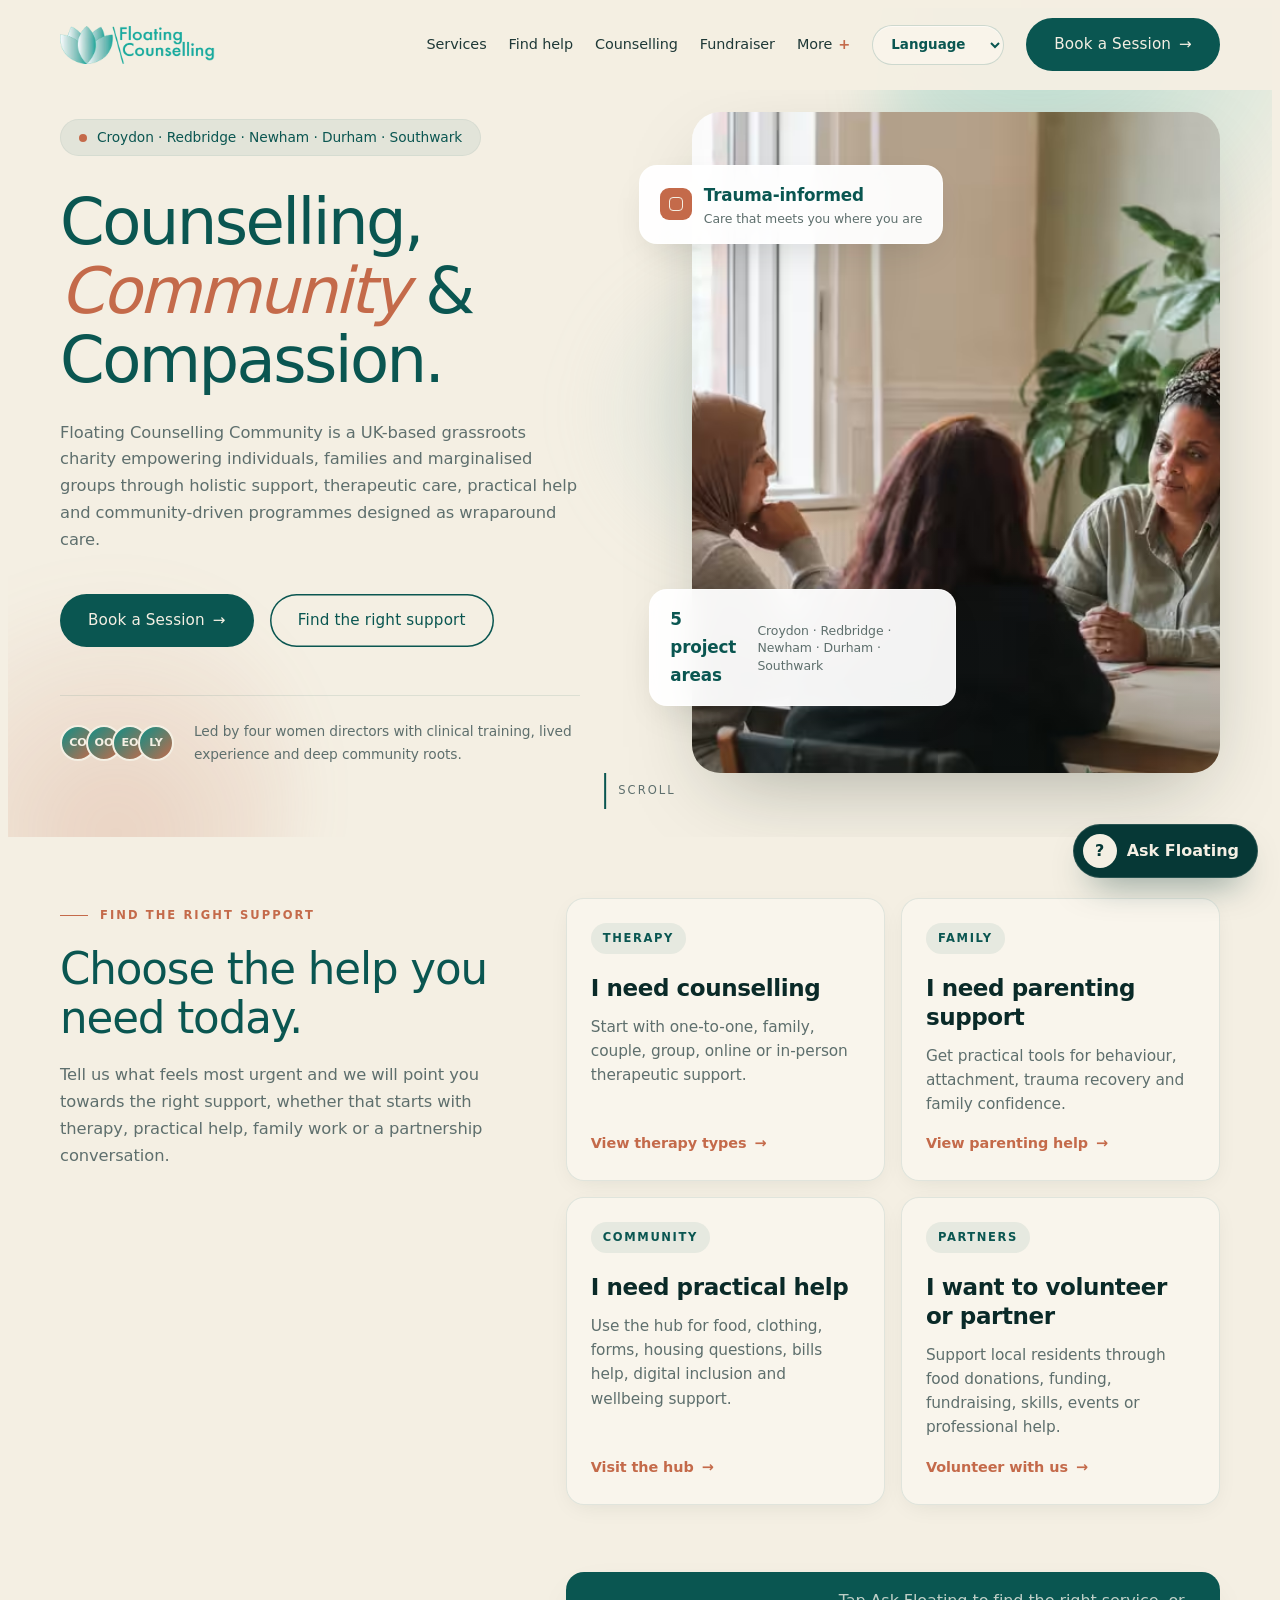
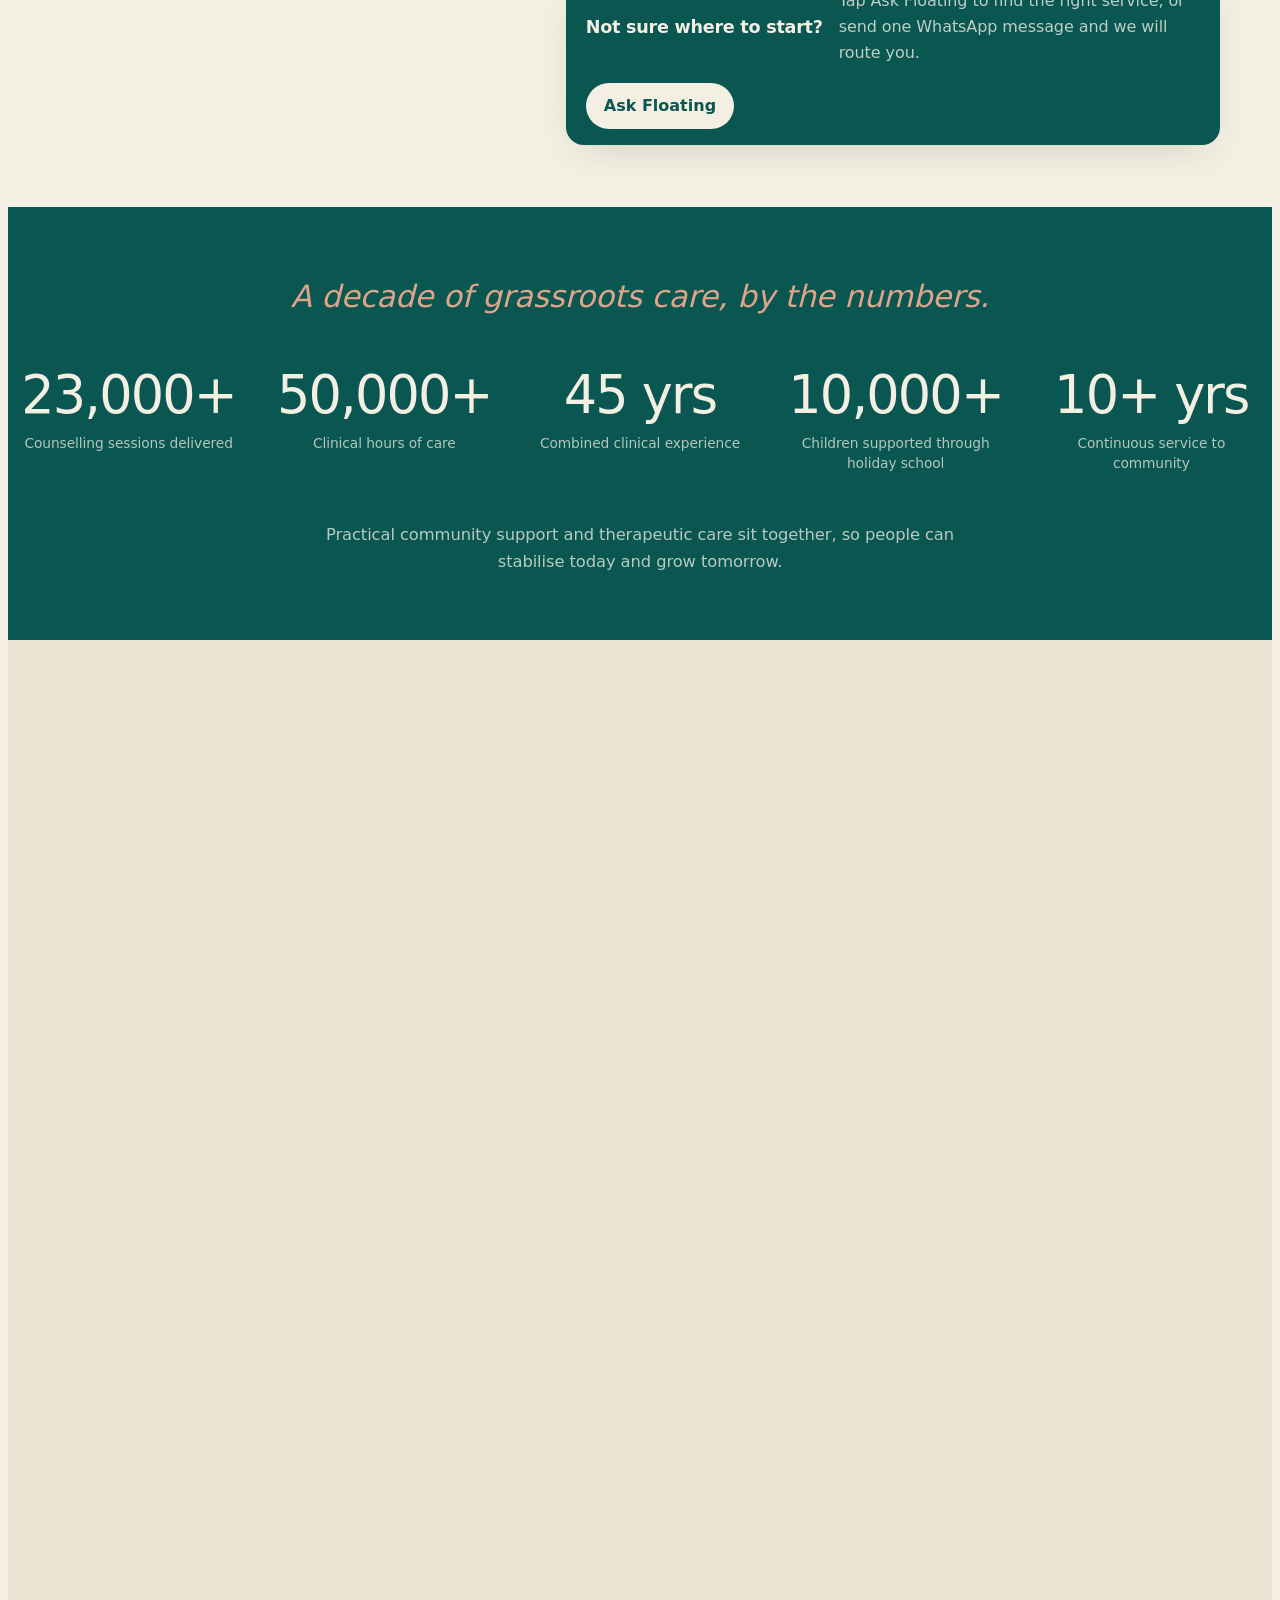
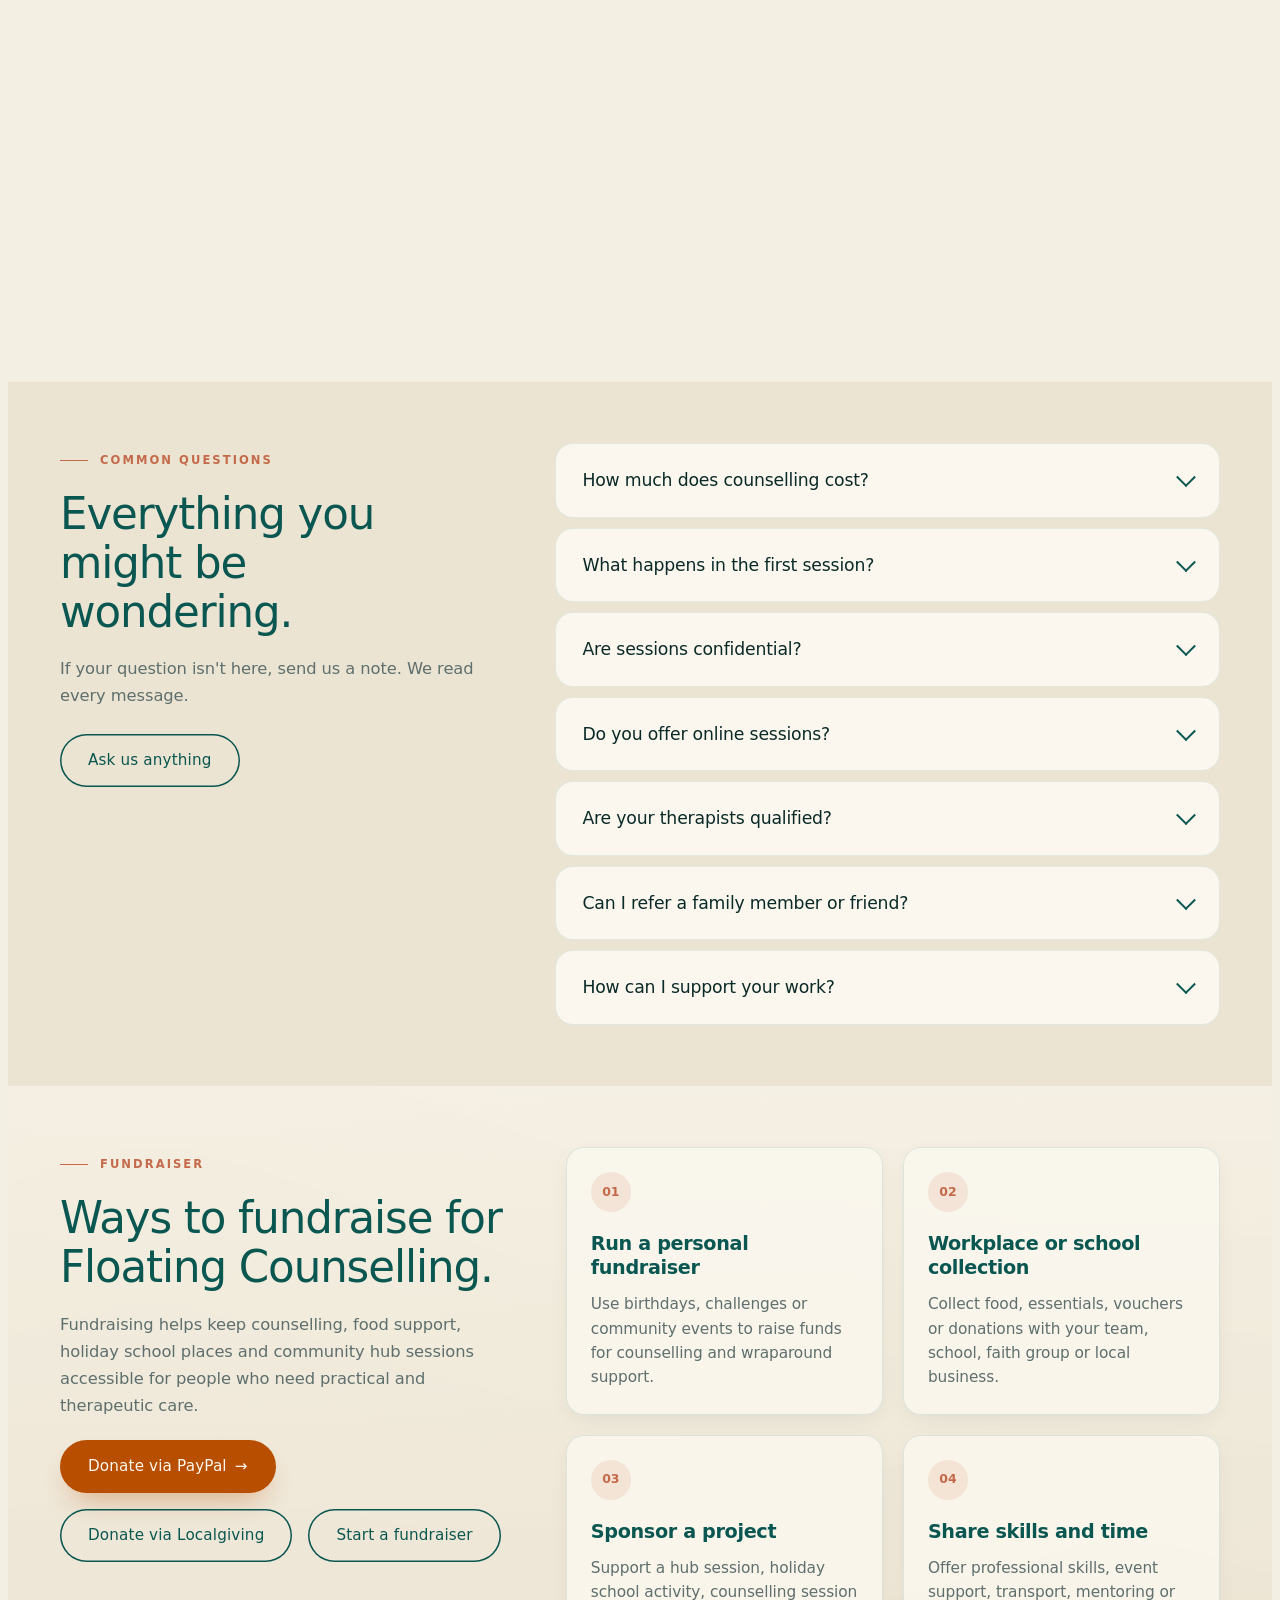
==== __wix_source_collect.html @ c10e3af8 "Update Wix content and therapy navigation" ====
<!DOCTYPE html>
<html lang="en">
<head>
  <meta charset="UTF-8">
  <meta name="viewport" content="width=device-width, initial-scale=1.0">
  <title>Floating Counselling Community translation source</title>
  <script>
    const floatingOrigin = new URL('/', window.location.href).toString();
    const floatingVersion = '20260606-02';
    const floatingUrl = (path) => new URL(`${path}?v=${floatingVersion}`, floatingOrigin).toString();

    window.FloatingHomeManifest = {
      version: floatingVersion,
      assetBase: floatingOrigin,
      runtime: floatingUrl('/wix-floating-home-runtime.js'),
      html: floatingUrl('/index.html'),
      styles: floatingUrl('/styles.css'),
      translationScript: floatingUrl('/floating-translation.js'),
      translationEndpoint: new URL('/api/translate', floatingOrigin).toString(),
      translationStaticBase: new URL('/translations/', floatingOrigin).toString(),
      translationShadowStaticBase: new URL('/translations/wix/', floatingOrigin).toString(),
      pages: {
        home: { html: floatingUrl('/index.html') },
        therapy: { html: floatingUrl('/therapy.html') },
        fundraiser: { html: floatingUrl('/ways-to-fundraise.html') }
      }
    };
  </script>
  <script defer src="/wix-floating-home-runtime.js?v=20260606-02"></script>
</head>
<body>
  <floating-home data-floating-build="20260606-02" data-floating-asset-base="/" data-floating-page="home"></floating-home>
</body>
</html>
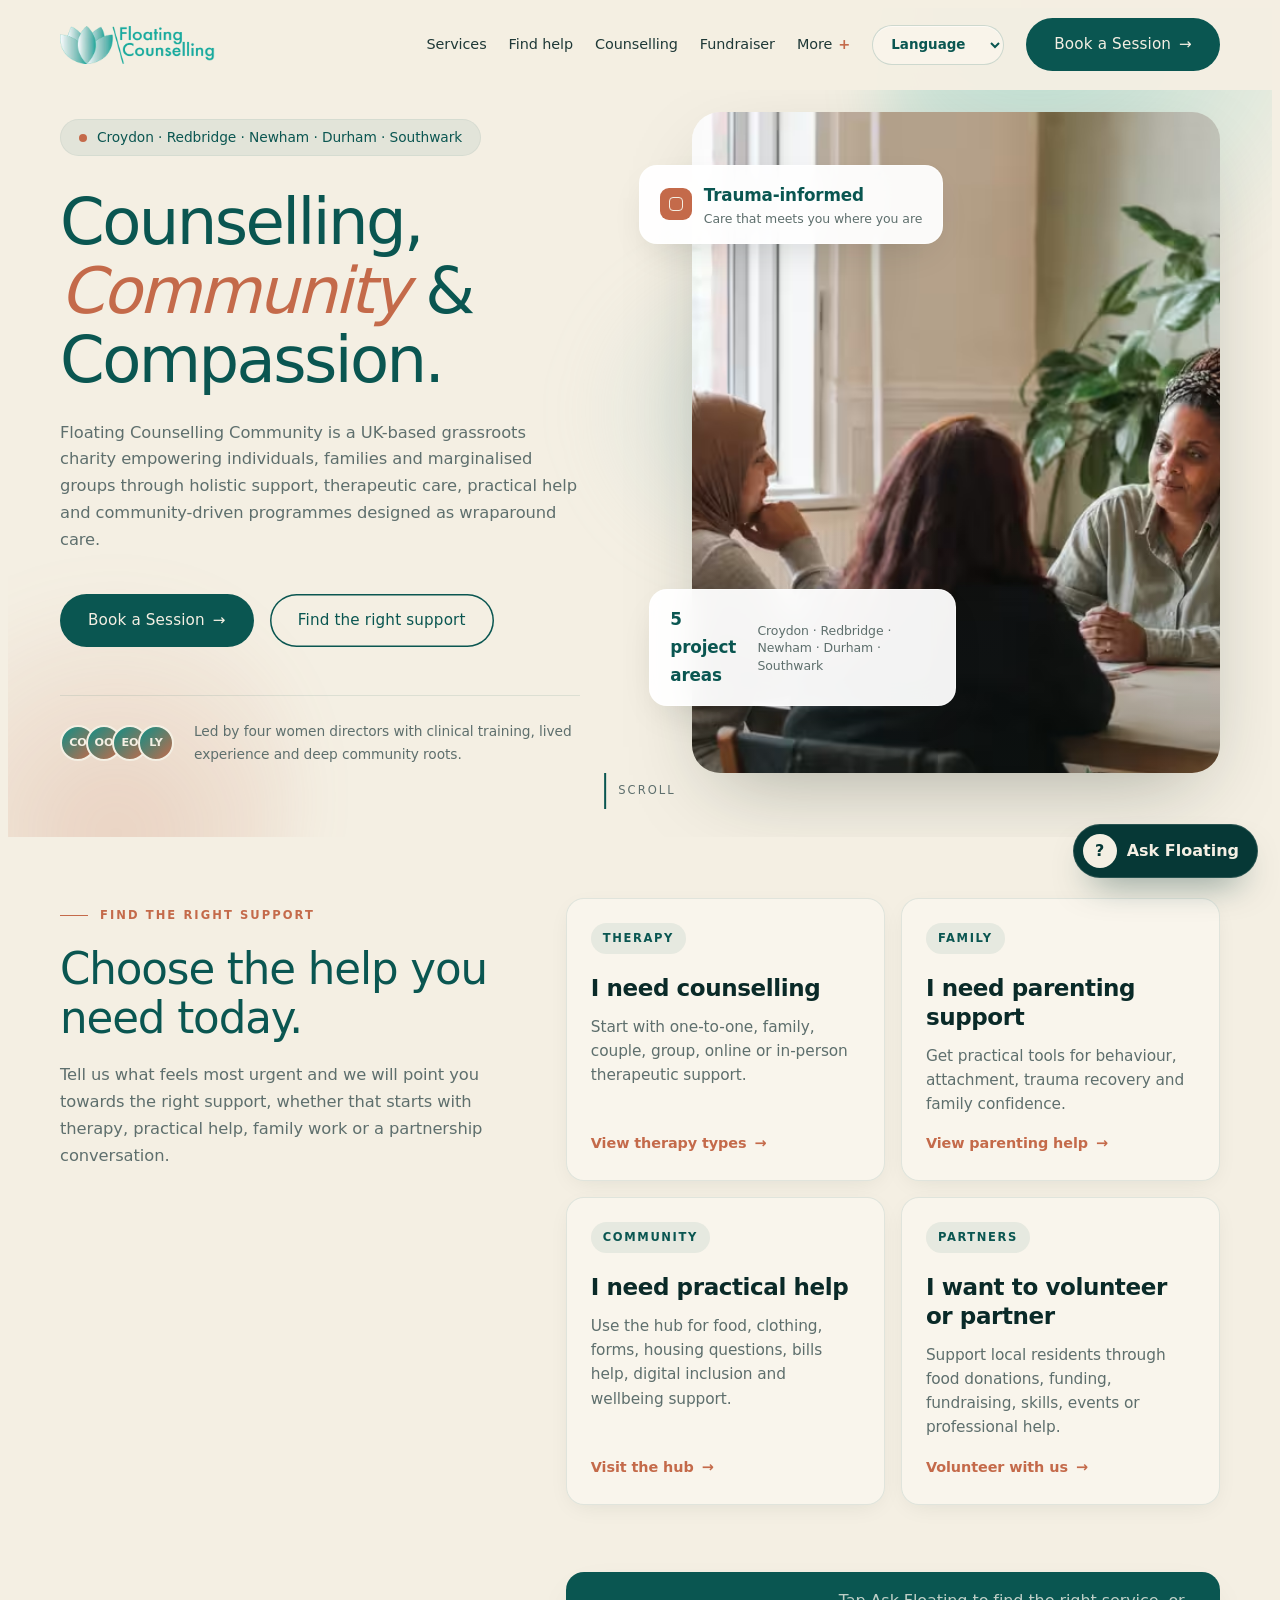
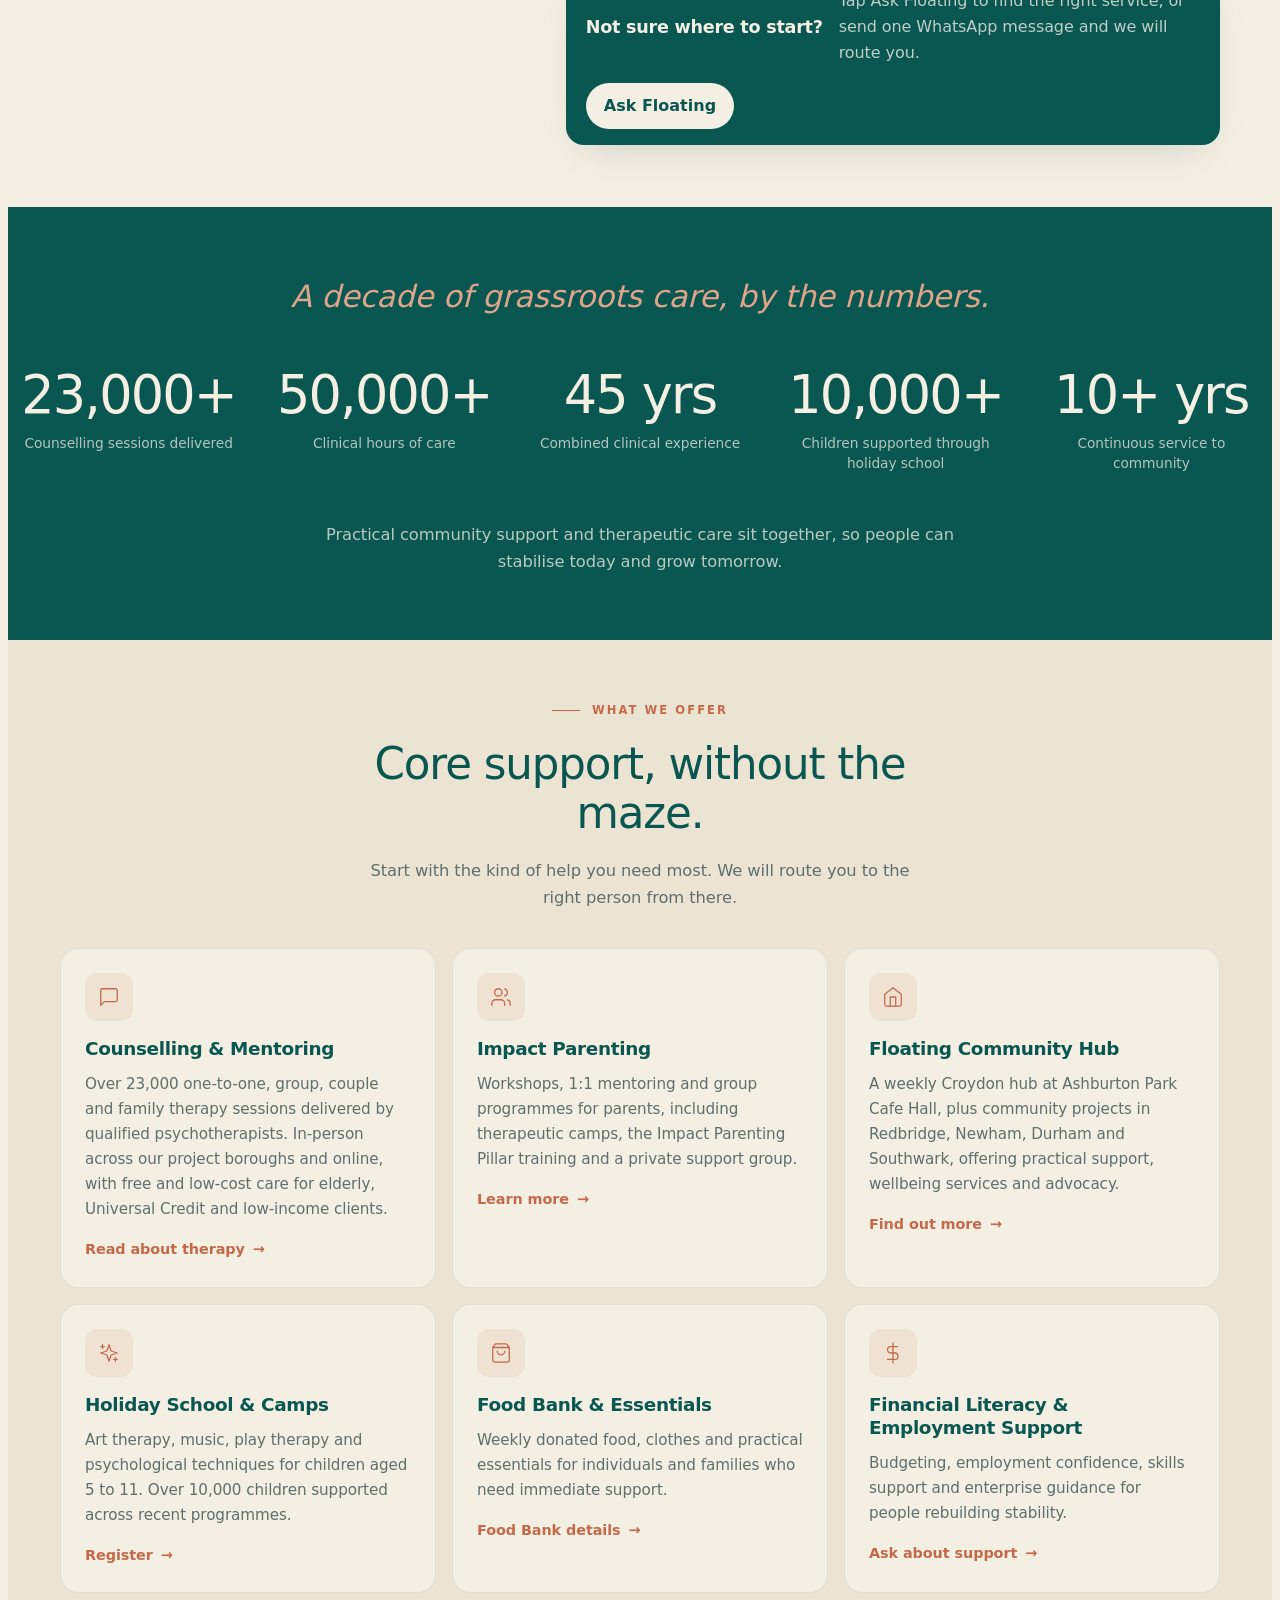
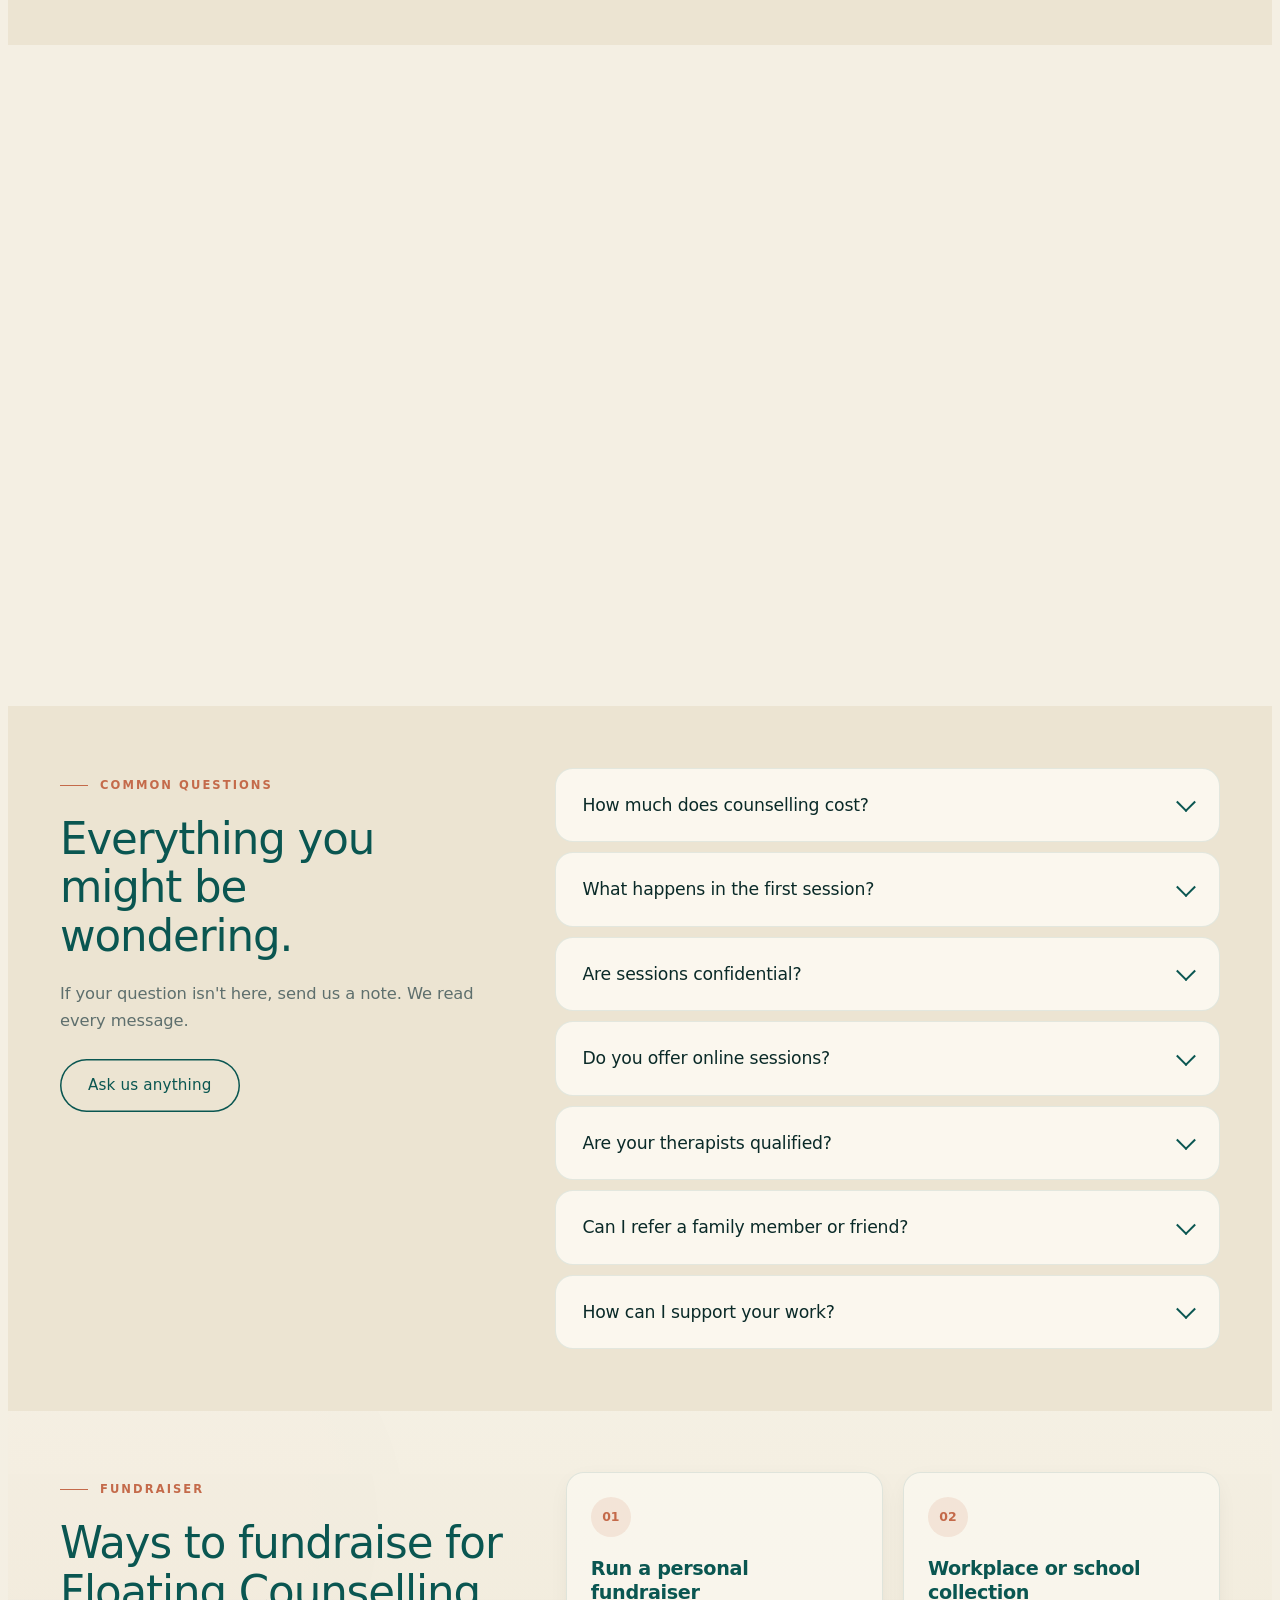
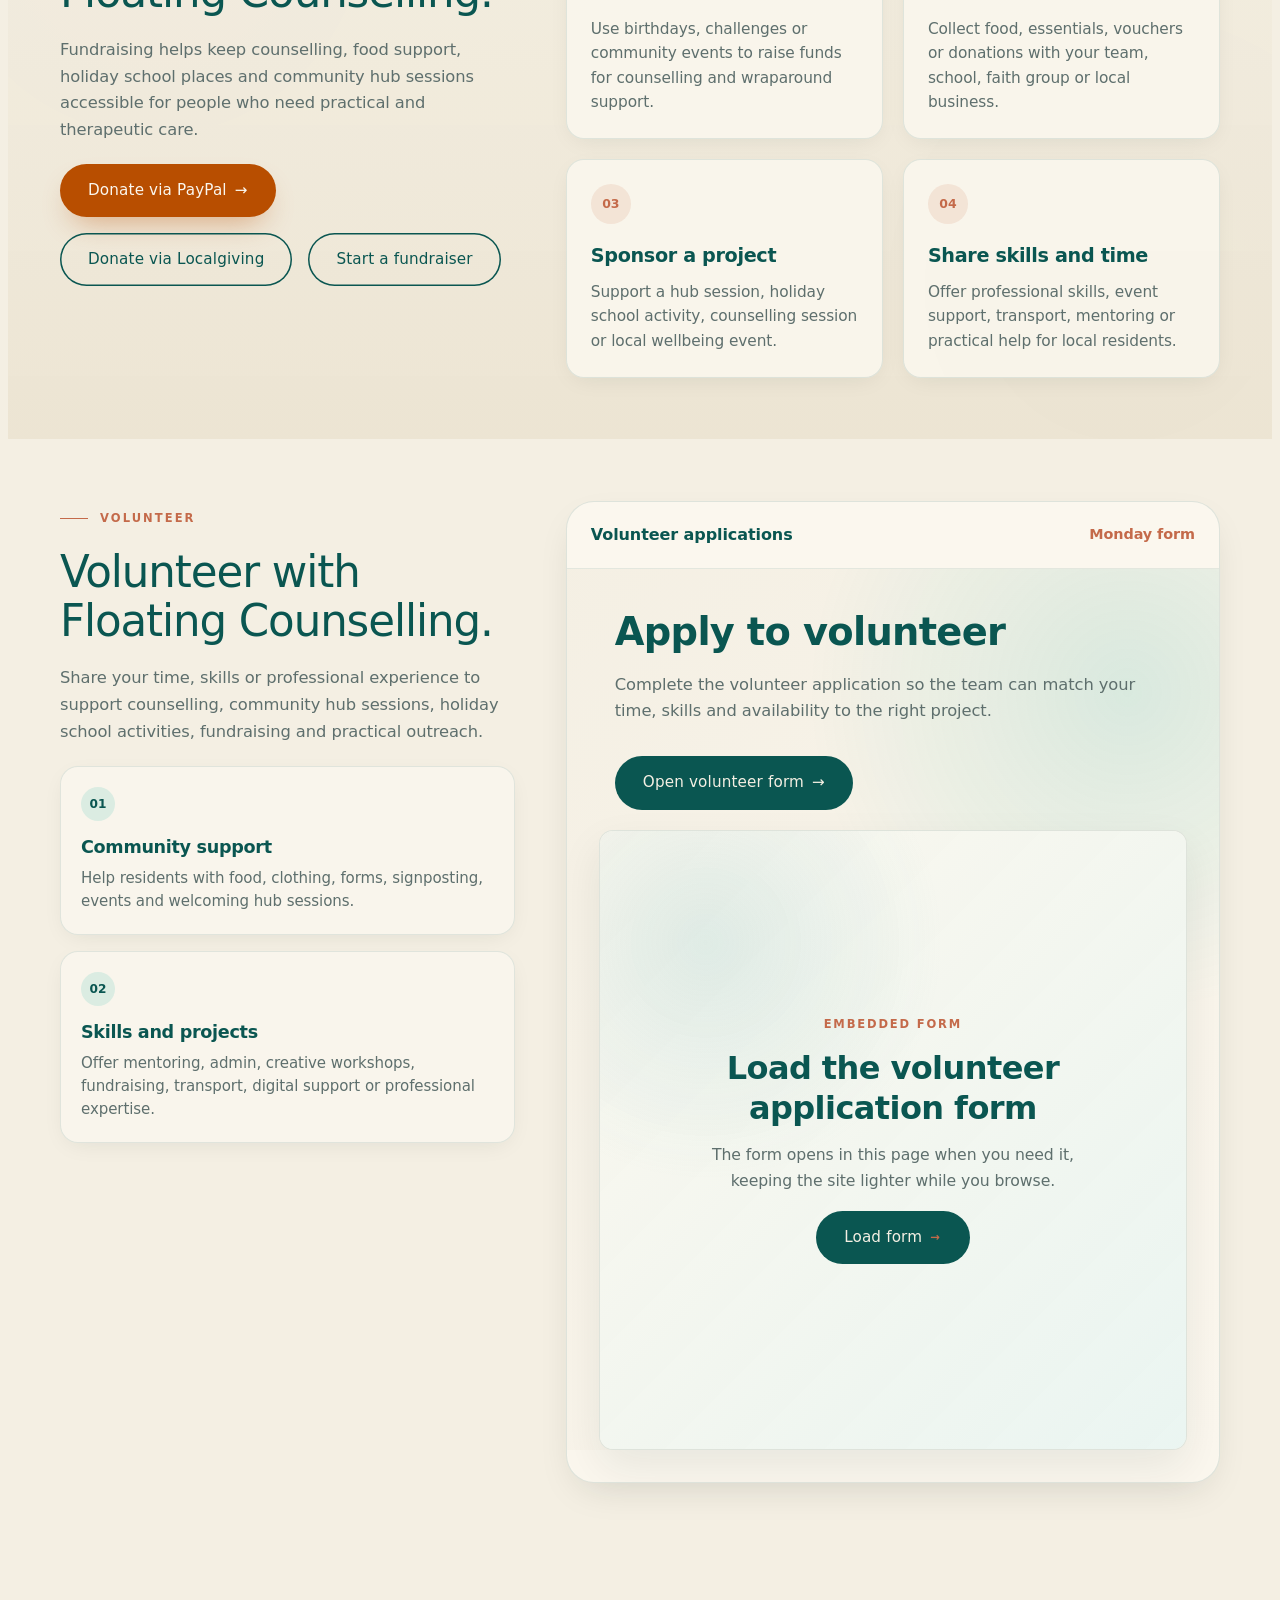
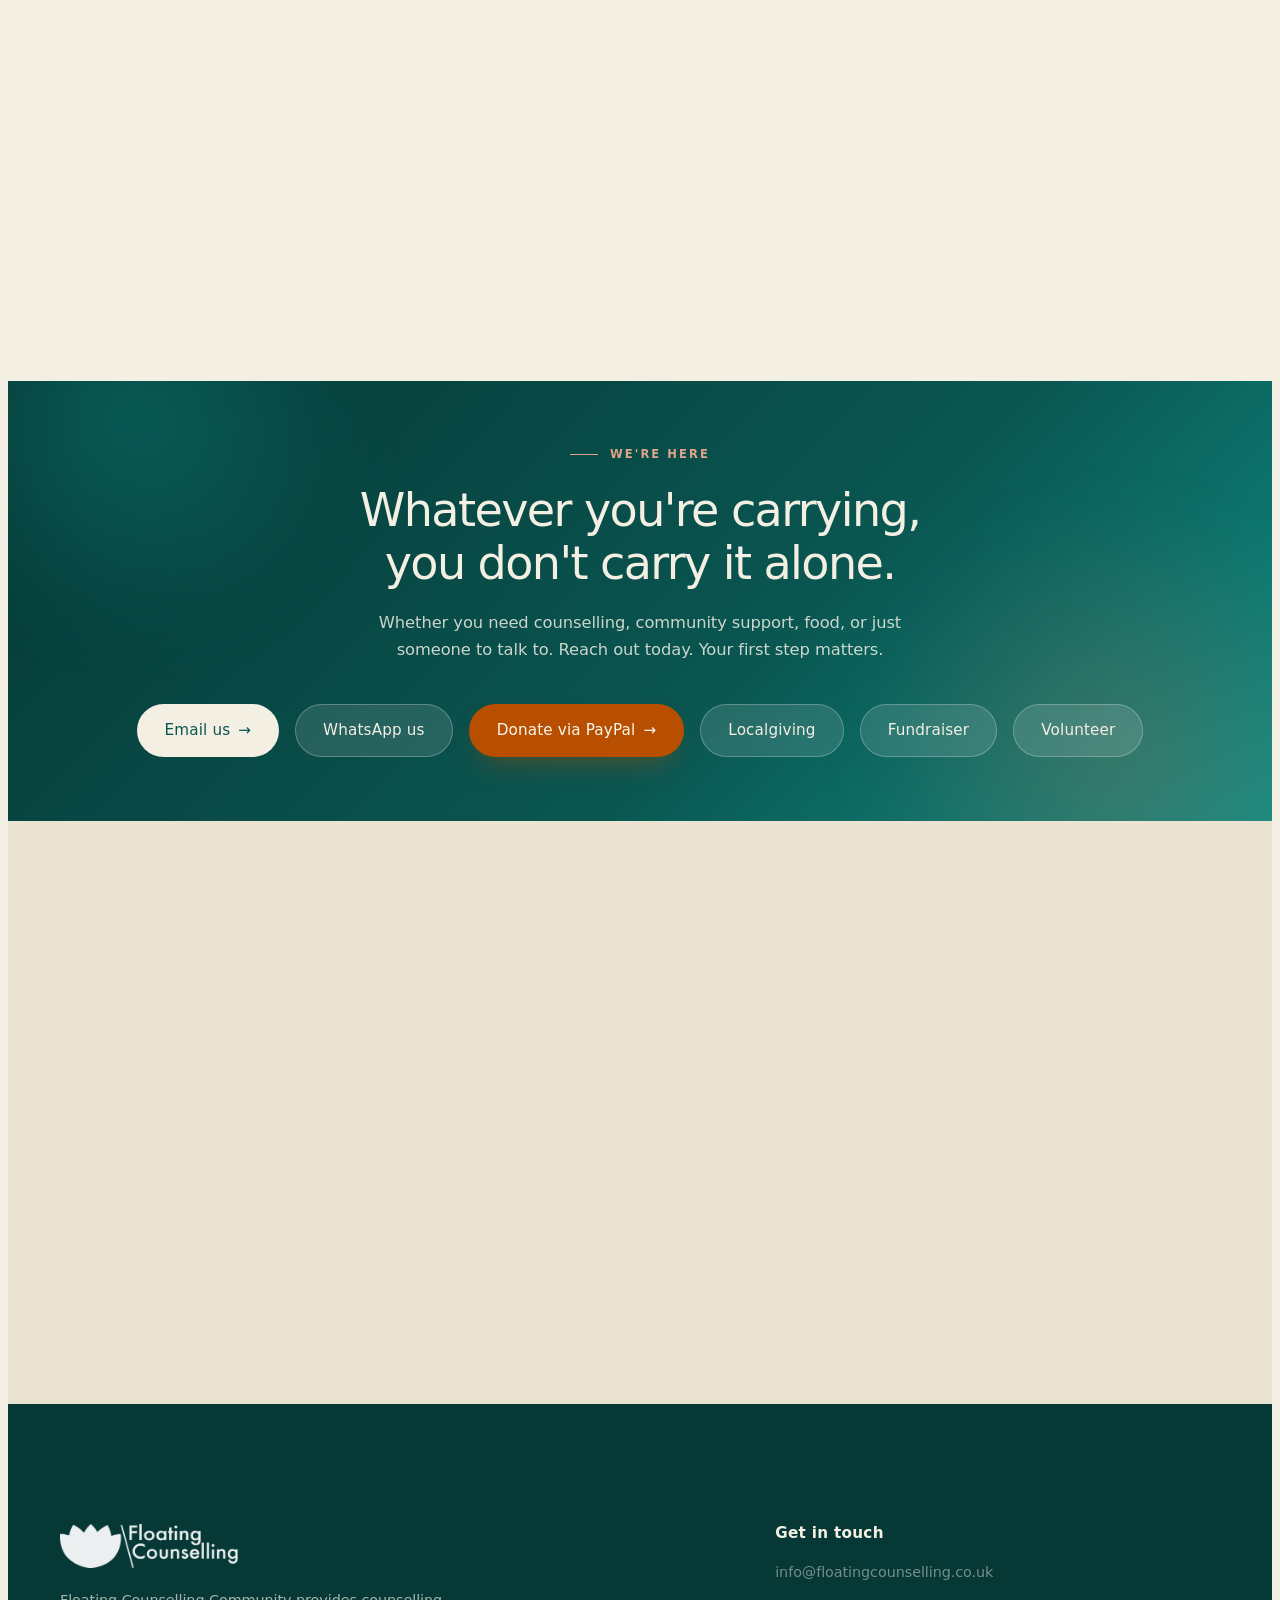
==== commit 4ba1cf5a: "Fix Wix book and blog routes" ====
--- a/__wix_source_collect.html
+++ b/__wix_source_collect.html
@@ -6,7 +6,7 @@
   <title>Floating Counselling Community translation source</title>
   <script>
     const floatingOrigin = new URL('/', window.location.href).toString();
-    const floatingVersion = '20260606-02';
+    const floatingVersion = '20260606-03';
     const floatingUrl = (path) => new URL(`${path}?v=${floatingVersion}`, floatingOrigin).toString();
 
     window.FloatingHomeManifest = {
@@ -22,13 +22,15 @@
       pages: {
         home: { html: floatingUrl('/index.html') },
         therapy: { html: floatingUrl('/therapy.html') },
-        fundraiser: { html: floatingUrl('/ways-to-fundraise.html') }
+        fundraiser: { html: floatingUrl('/ways-to-fundraise.html') },
+        book: { html: floatingUrl('/book.html') },
+        blog: { html: floatingUrl('/blog.html') }
       }
     };
   </script>
-  <script defer src="/wix-floating-home-runtime.js?v=20260606-02"></script>
+  <script defer src="/wix-floating-home-runtime.js?v=20260606-03"></script>
 </head>
 <body>
-  <floating-home data-floating-build="20260606-02" data-floating-asset-base="/" data-floating-page="home"></floating-home>
+  <floating-home data-floating-build="20260606-03" data-floating-asset-base="/" data-floating-page="home"></floating-home>
 </body>
 </html>
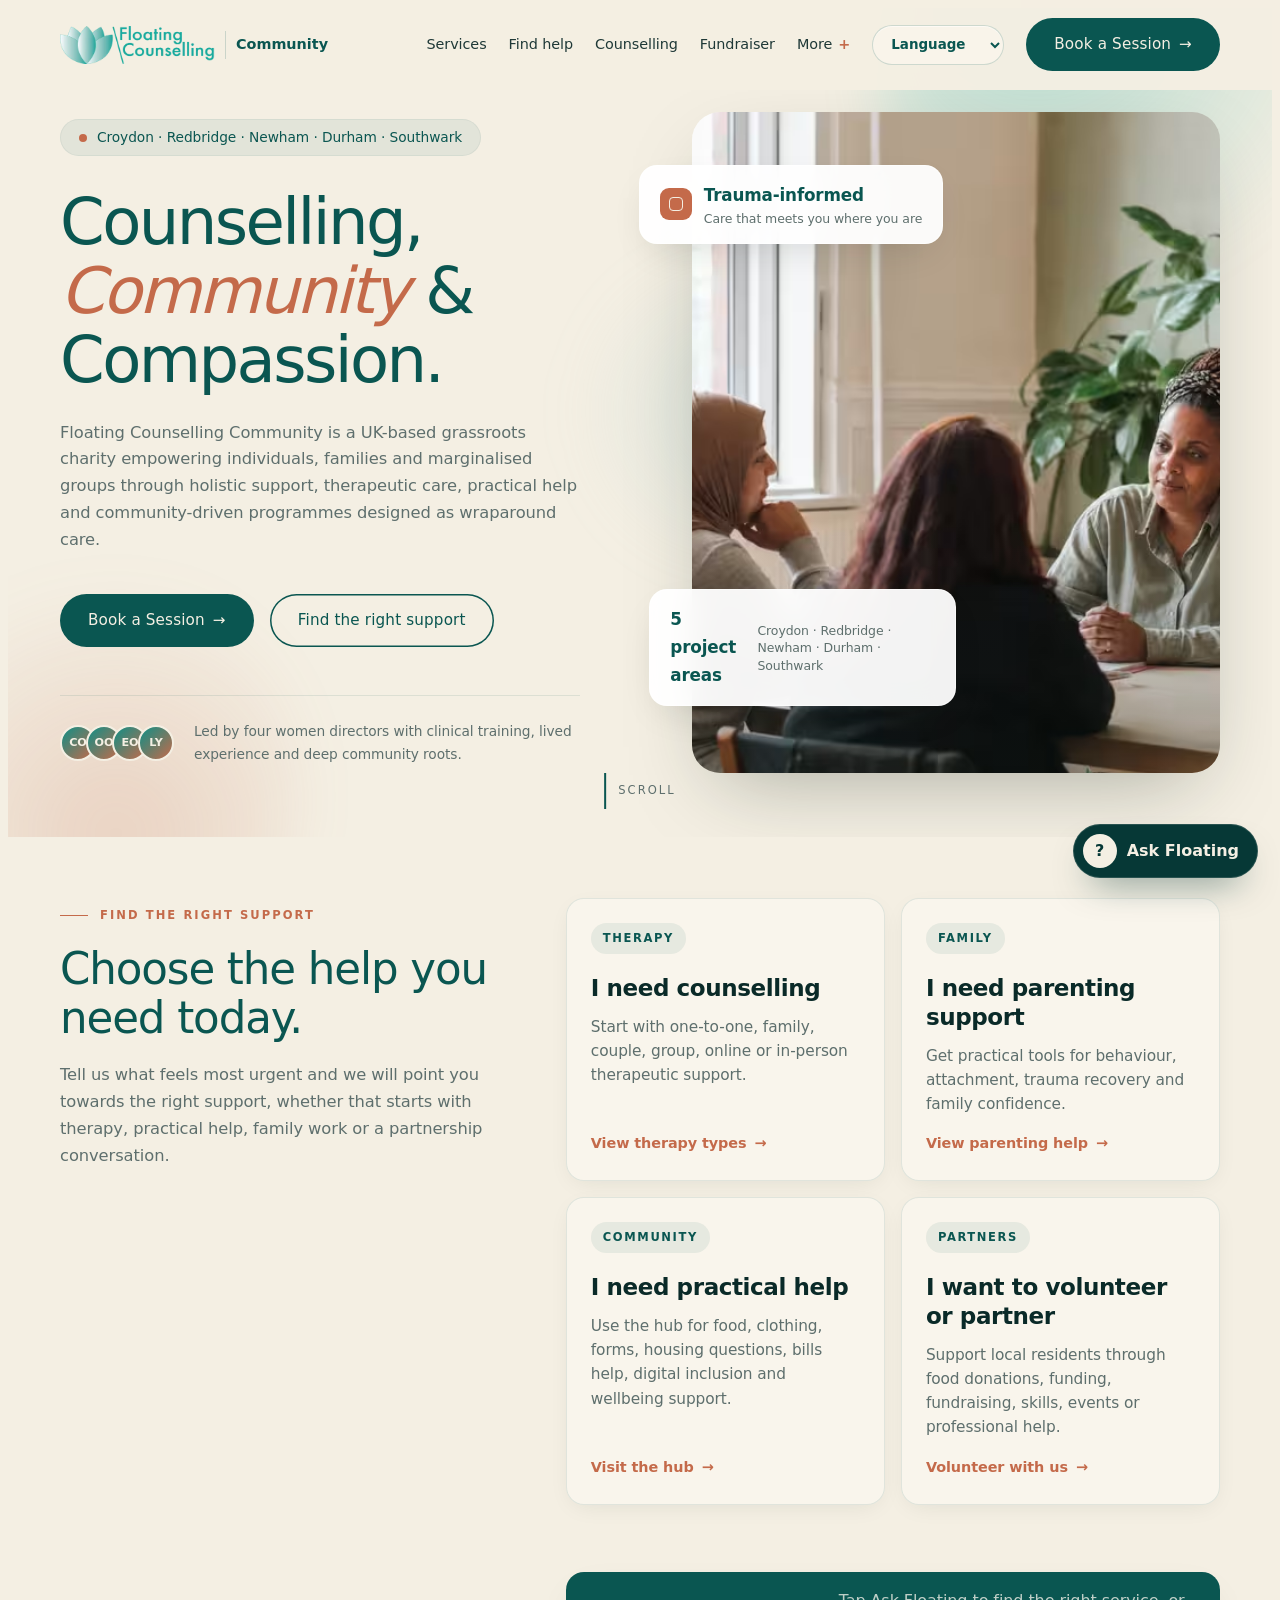
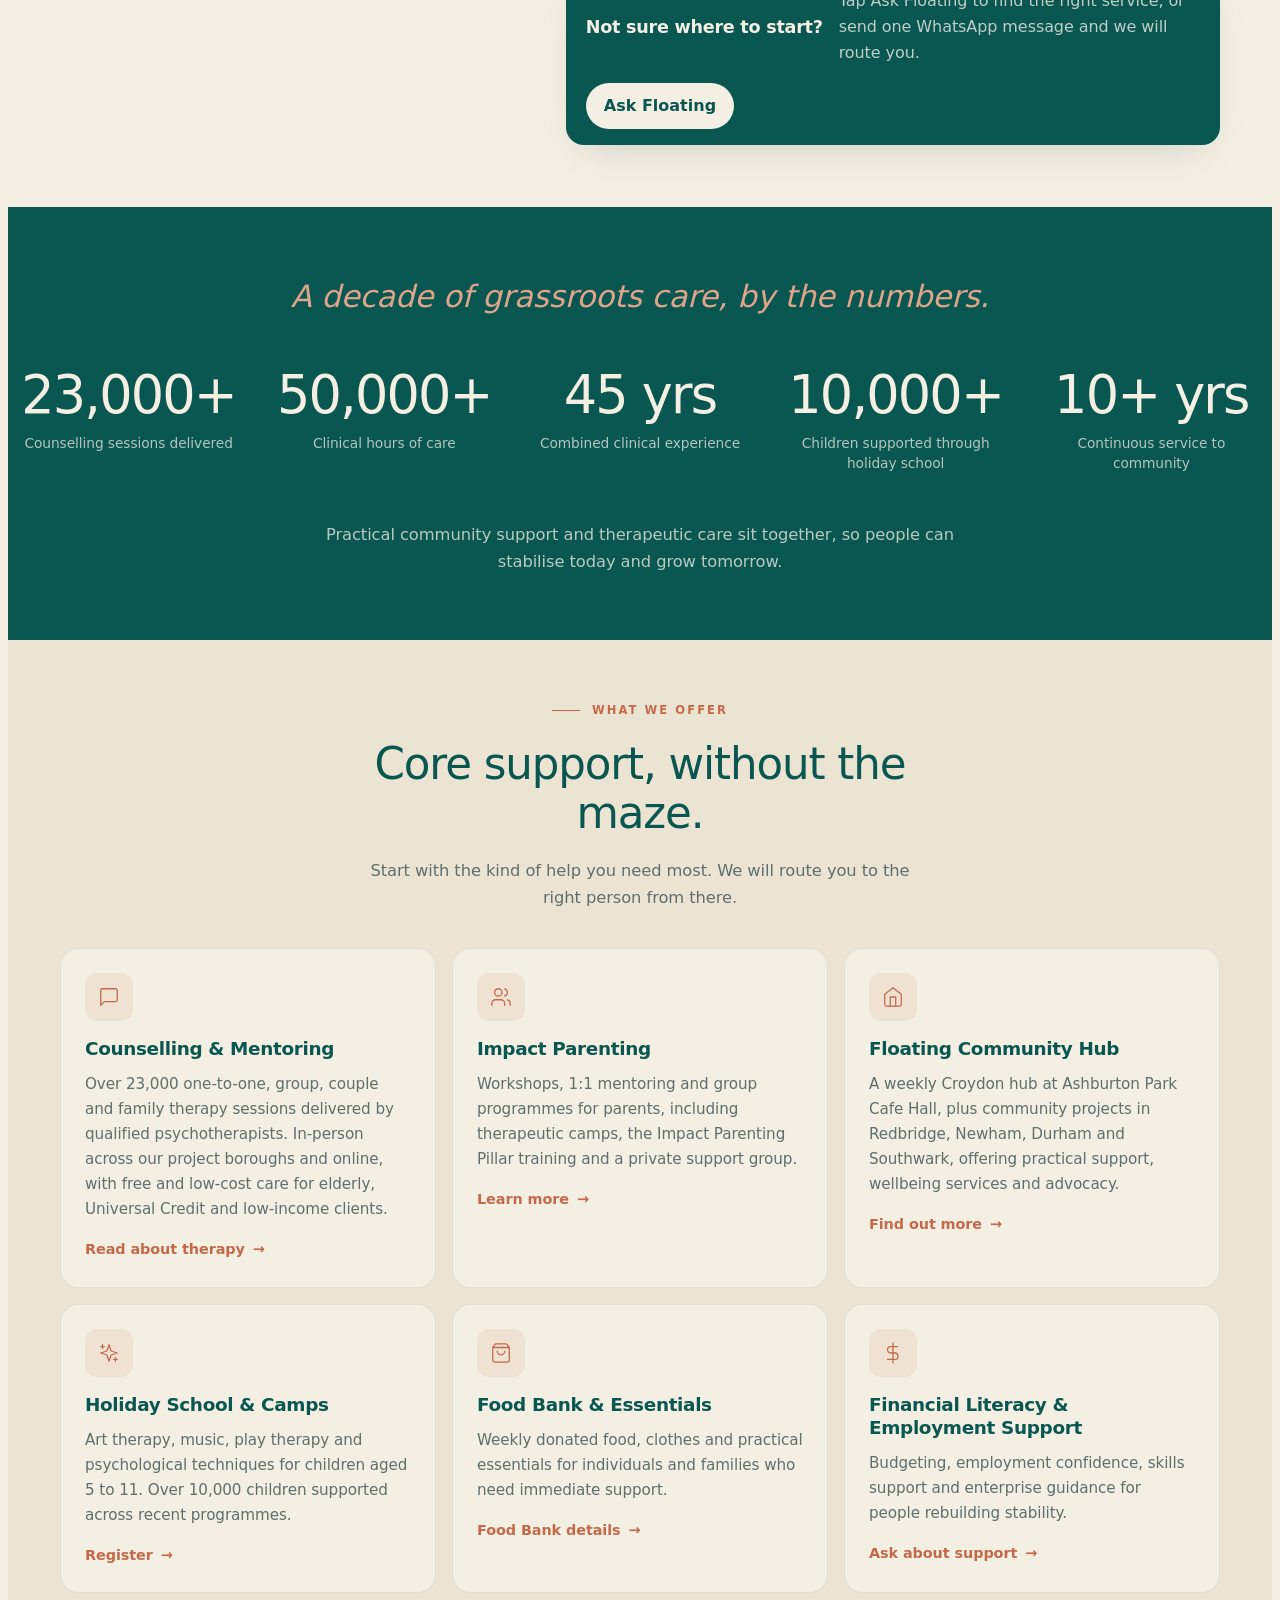
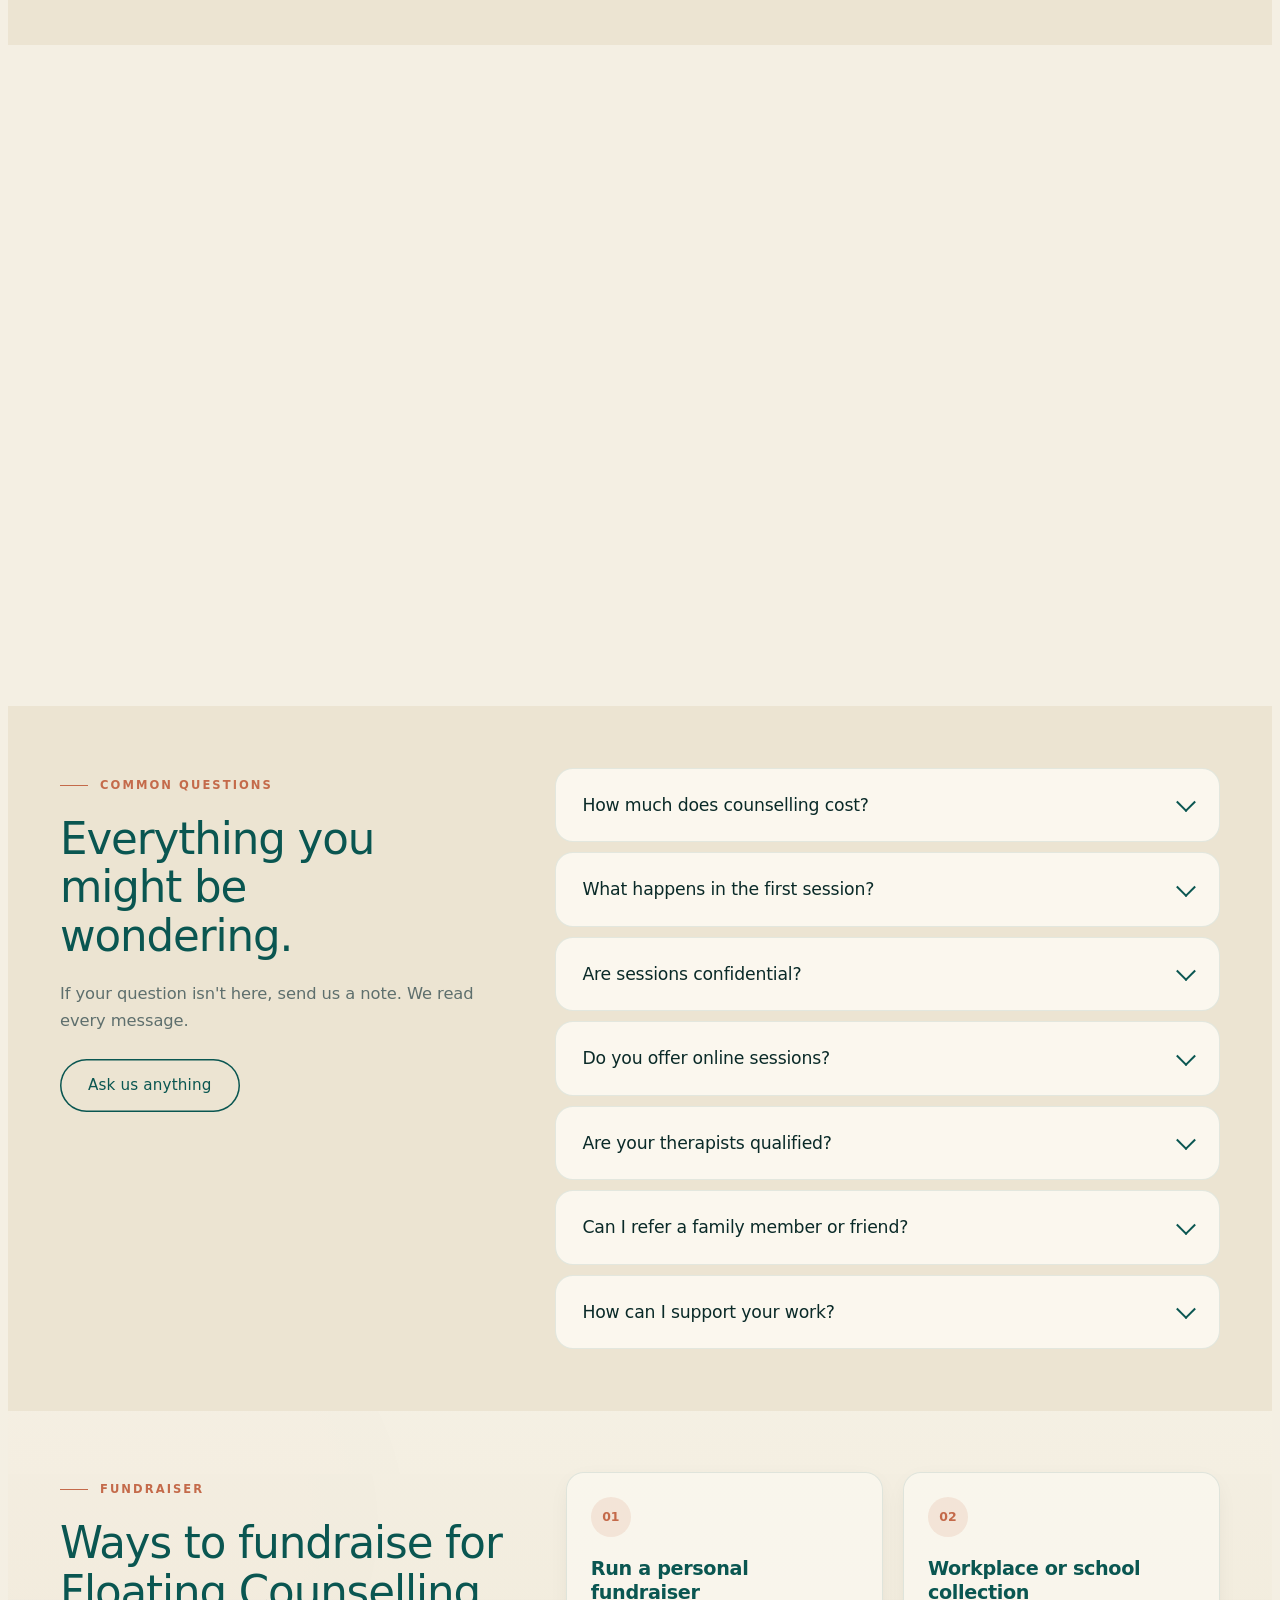
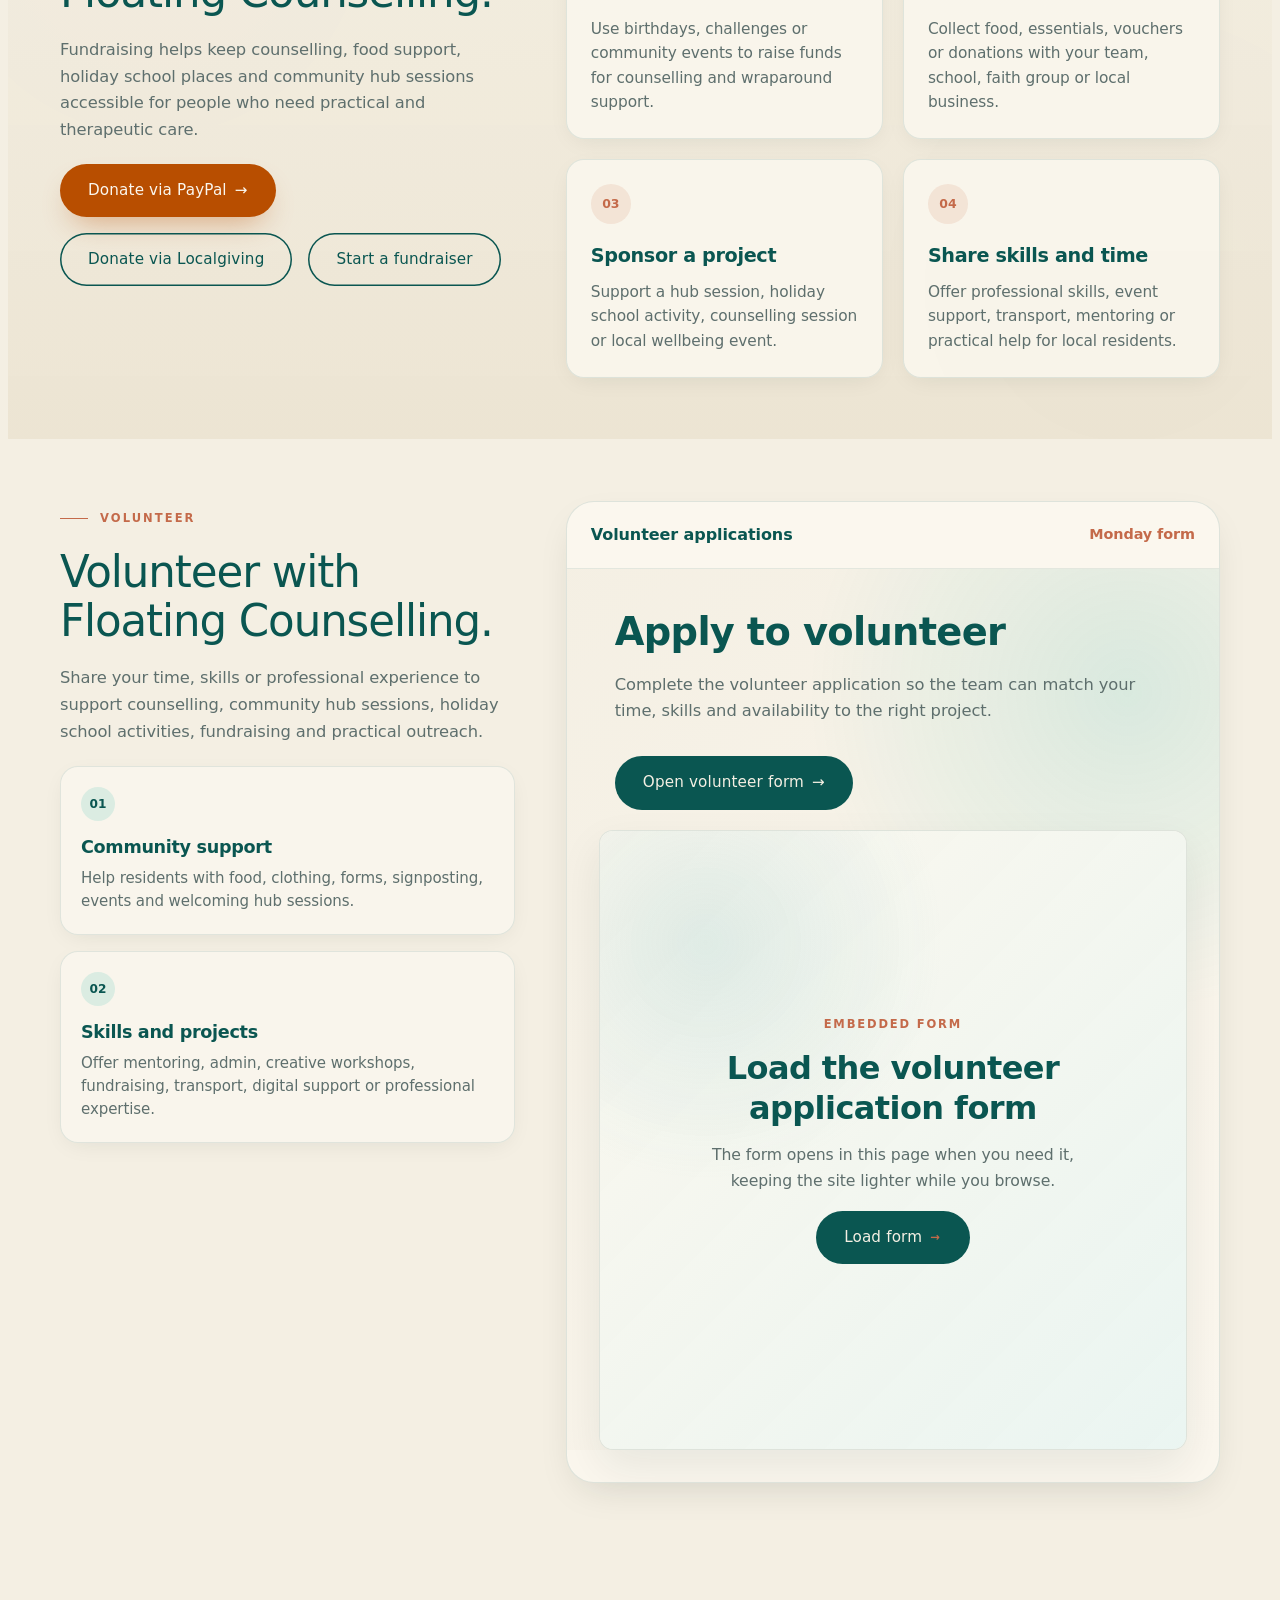
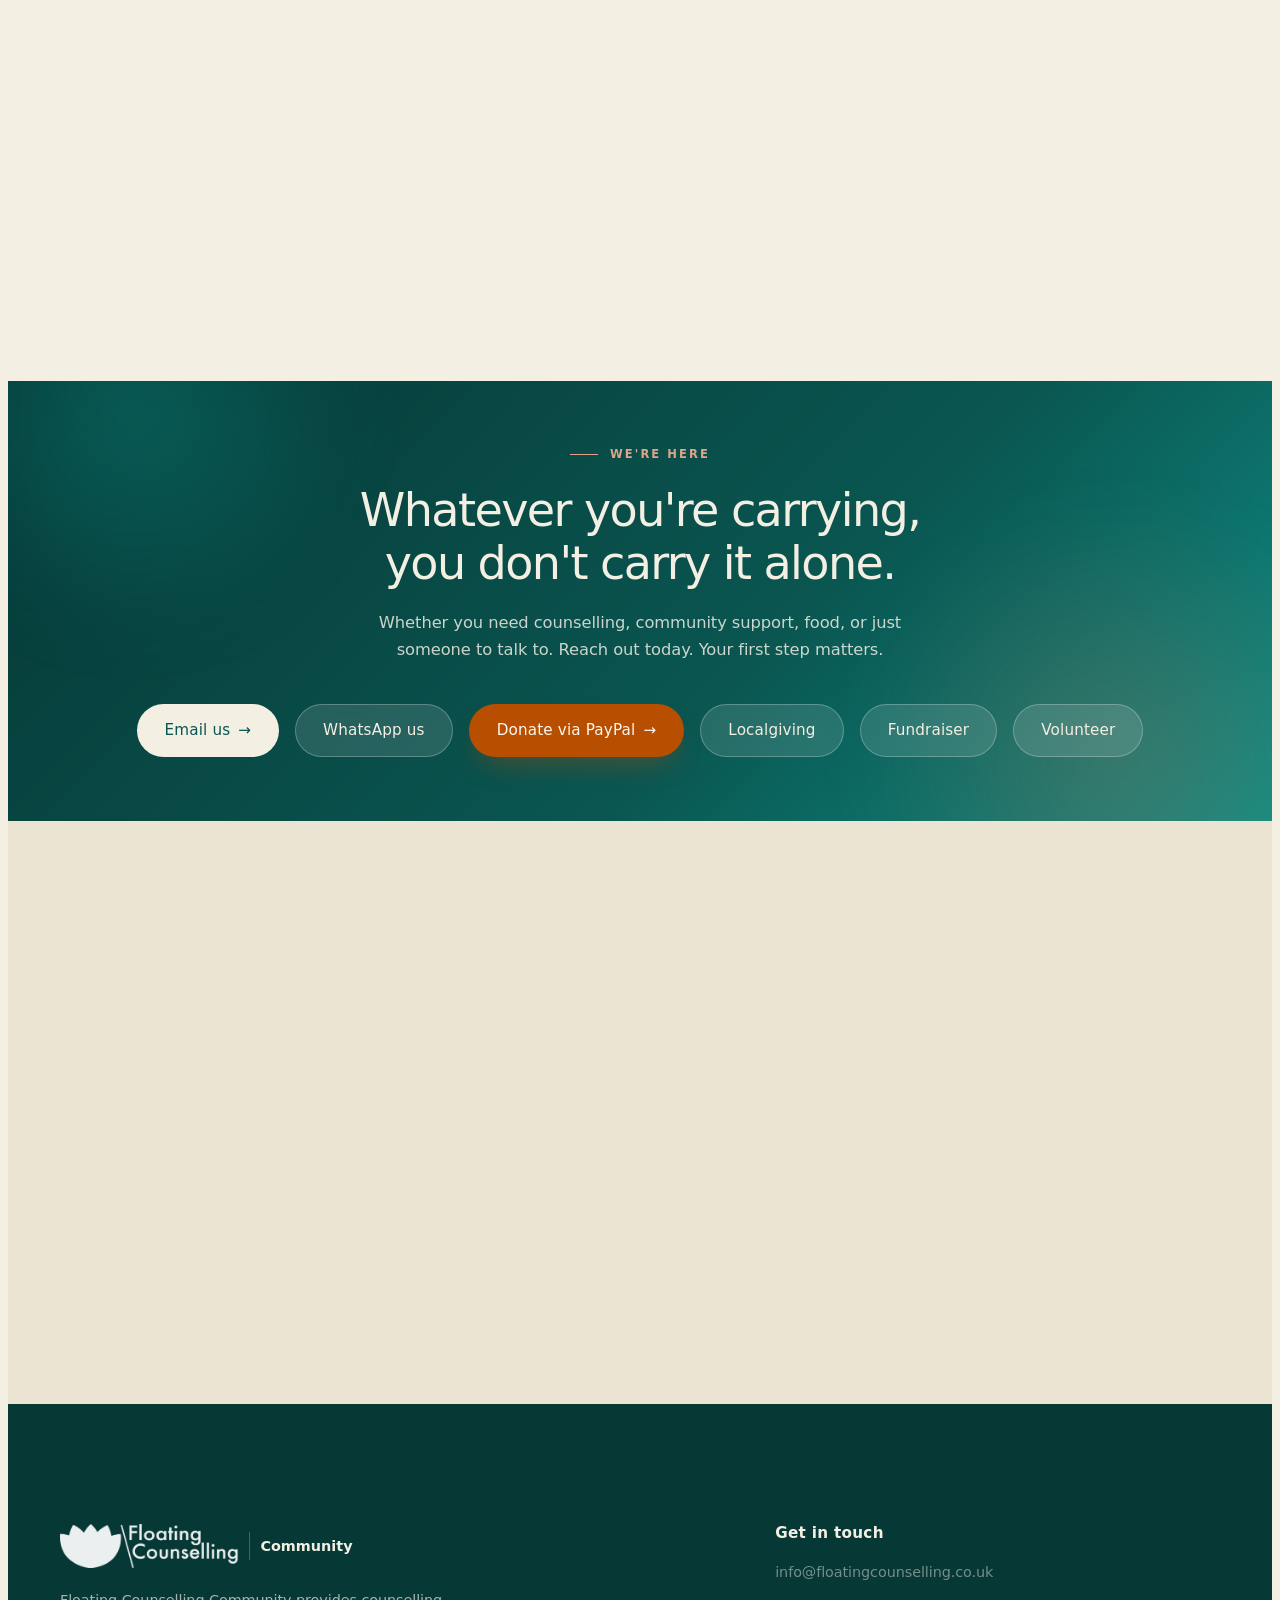
==== commit 8cfc19f3: "Show Community in site header" ====
--- a/__wix_source_collect.html
+++ b/__wix_source_collect.html
@@ -6,7 +6,7 @@
   <title>Floating Counselling Community translation source</title>
   <script>
     const floatingOrigin = new URL('/', window.location.href).toString();
-    const floatingVersion = '20260606-03';
+    const floatingVersion = '20260606-04';
     const floatingUrl = (path) => new URL(`${path}?v=${floatingVersion}`, floatingOrigin).toString();
 
     window.FloatingHomeManifest = {
@@ -28,9 +28,9 @@
       }
     };
   </script>
-  <script defer src="/wix-floating-home-runtime.js?v=20260606-03"></script>
+  <script defer src="/wix-floating-home-runtime.js?v=20260606-04"></script>
 </head>
 <body>
-  <floating-home data-floating-build="20260606-03" data-floating-asset-base="/" data-floating-page="home"></floating-home>
+  <floating-home data-floating-build="20260606-04" data-floating-asset-base="/" data-floating-page="home"></floating-home>
 </body>
 </html>
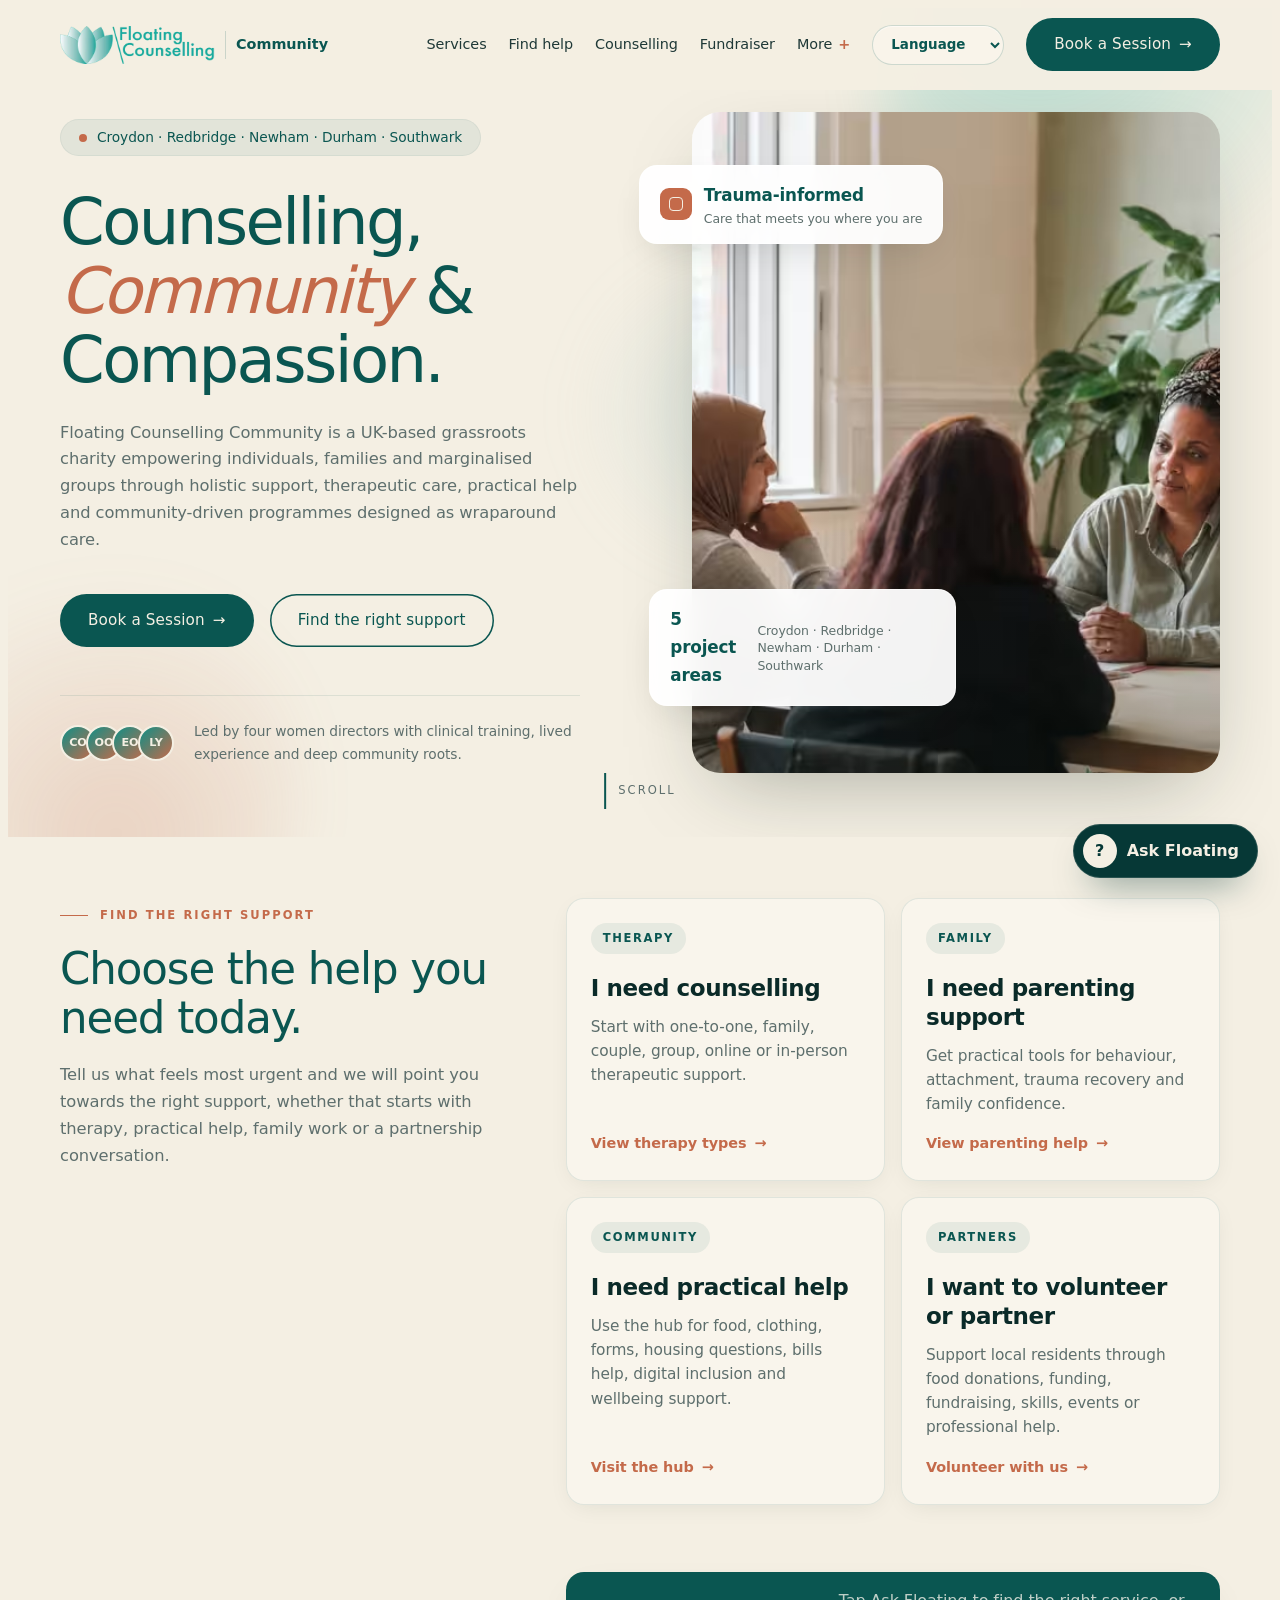
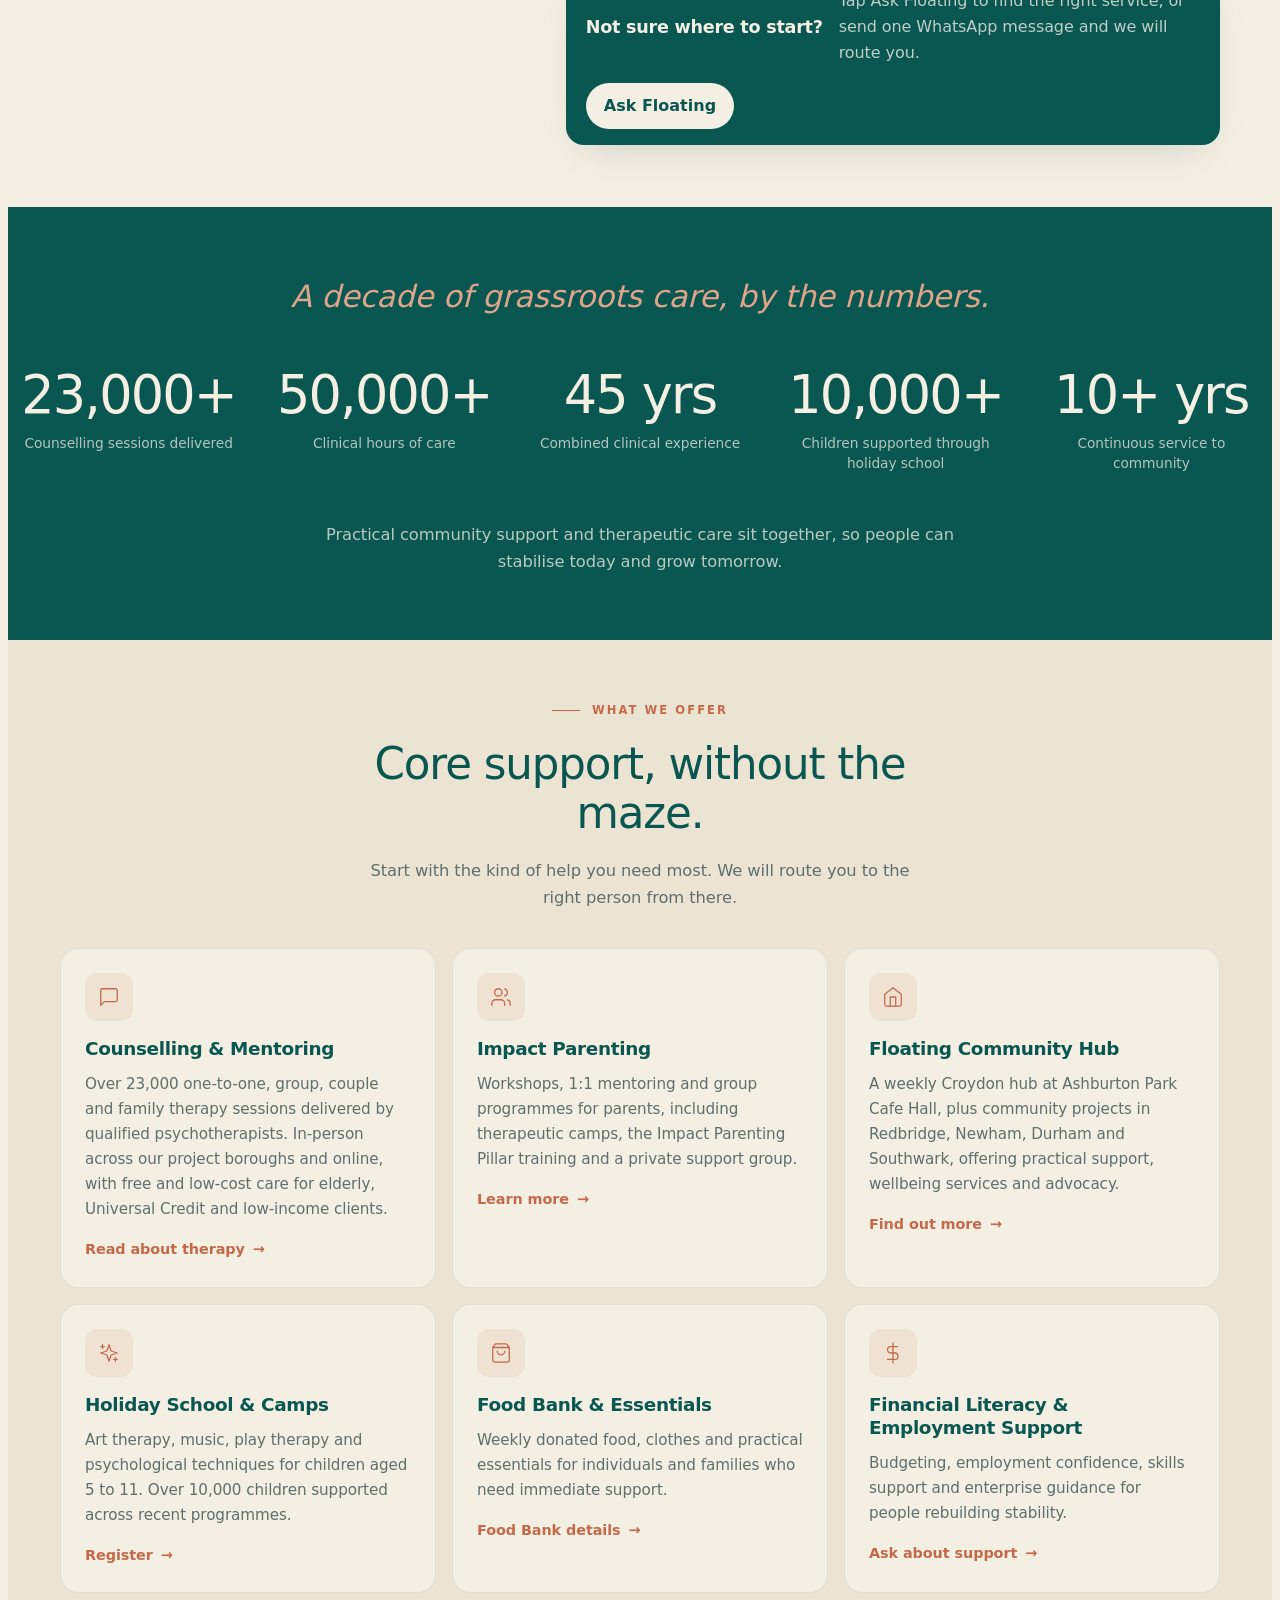
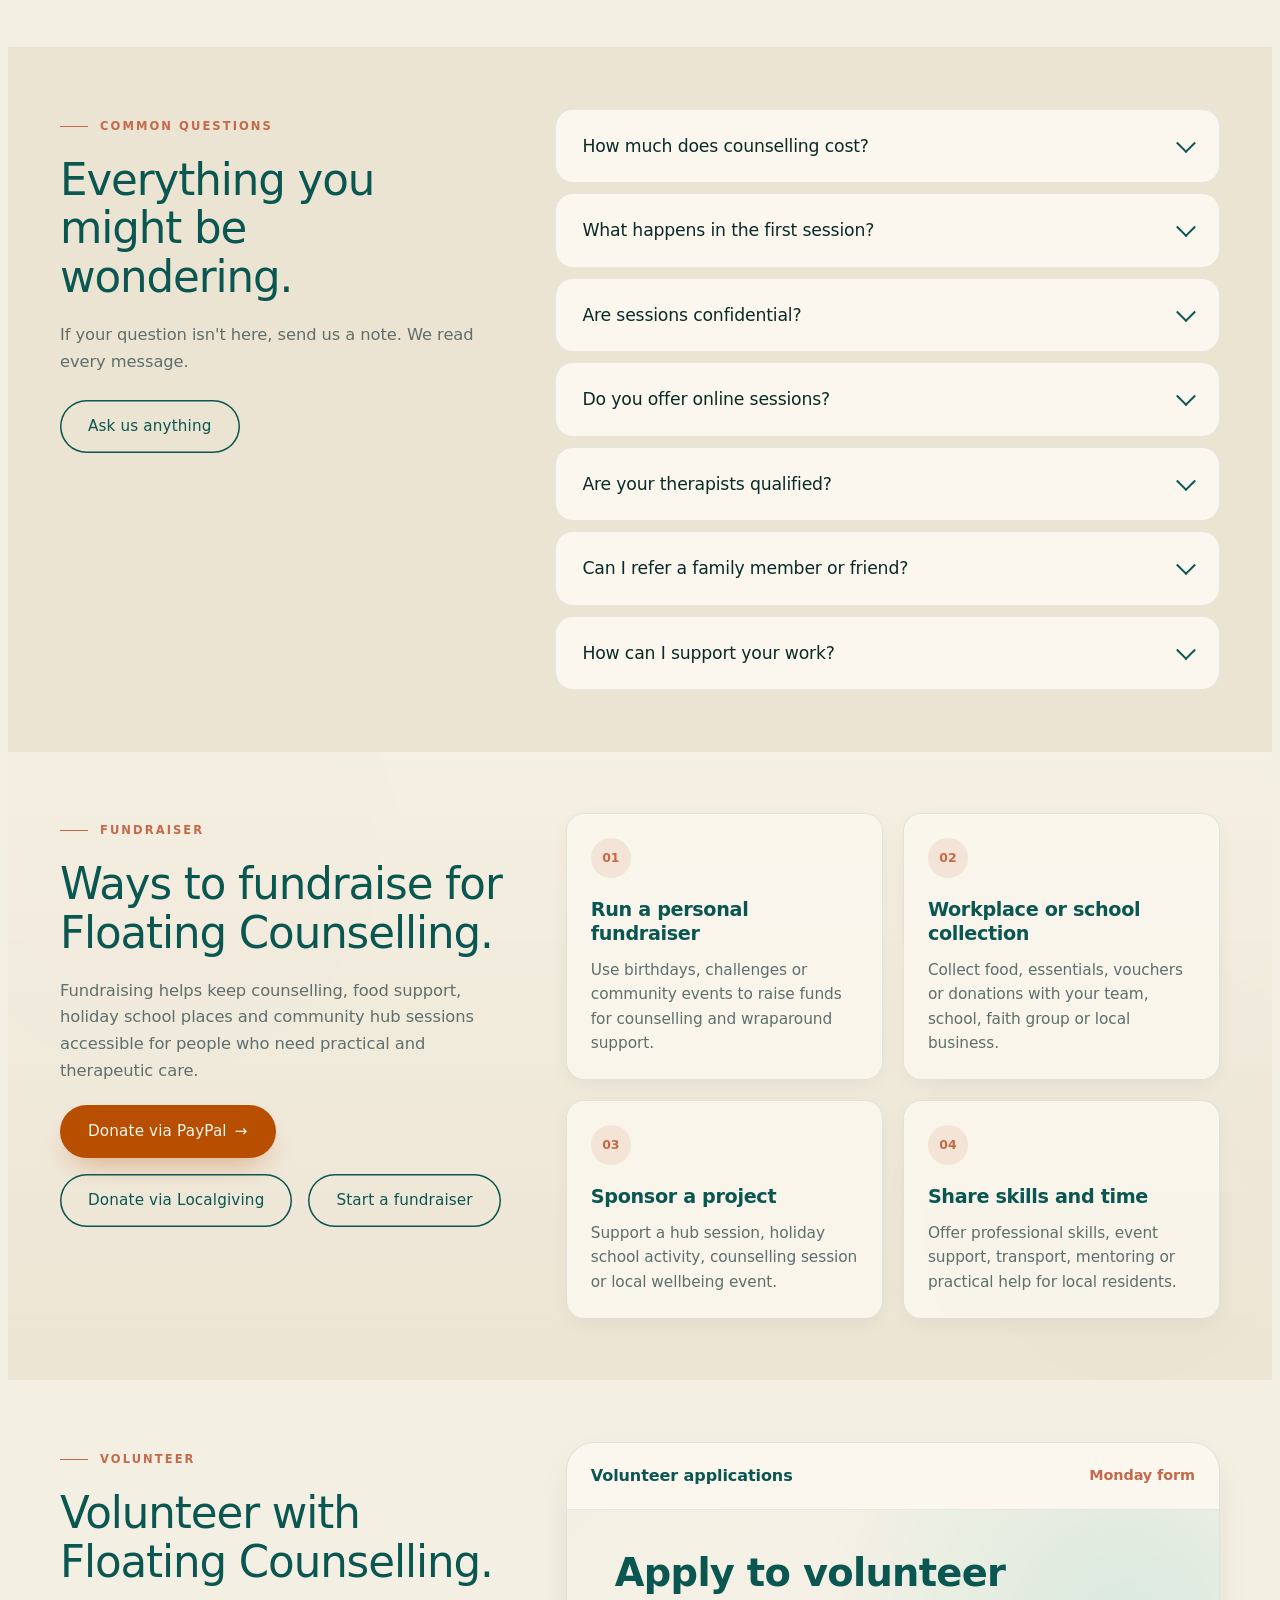
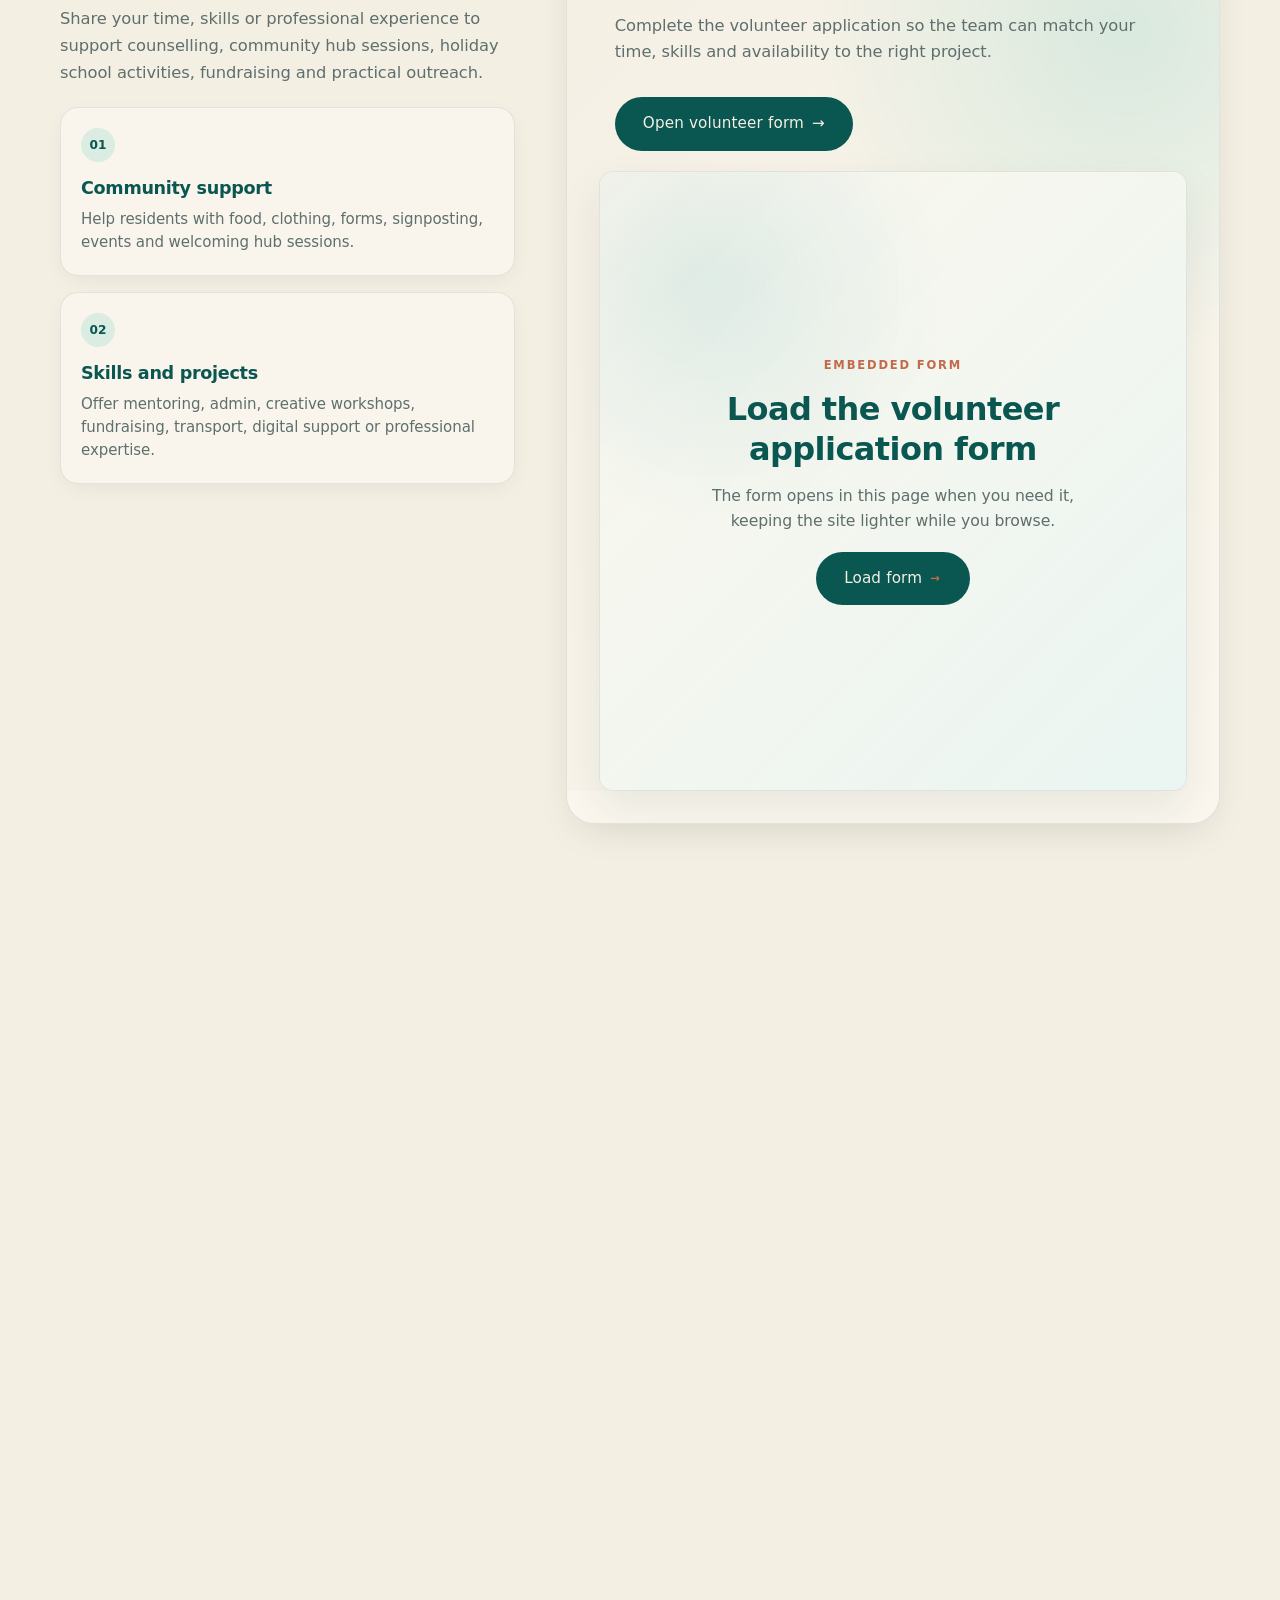
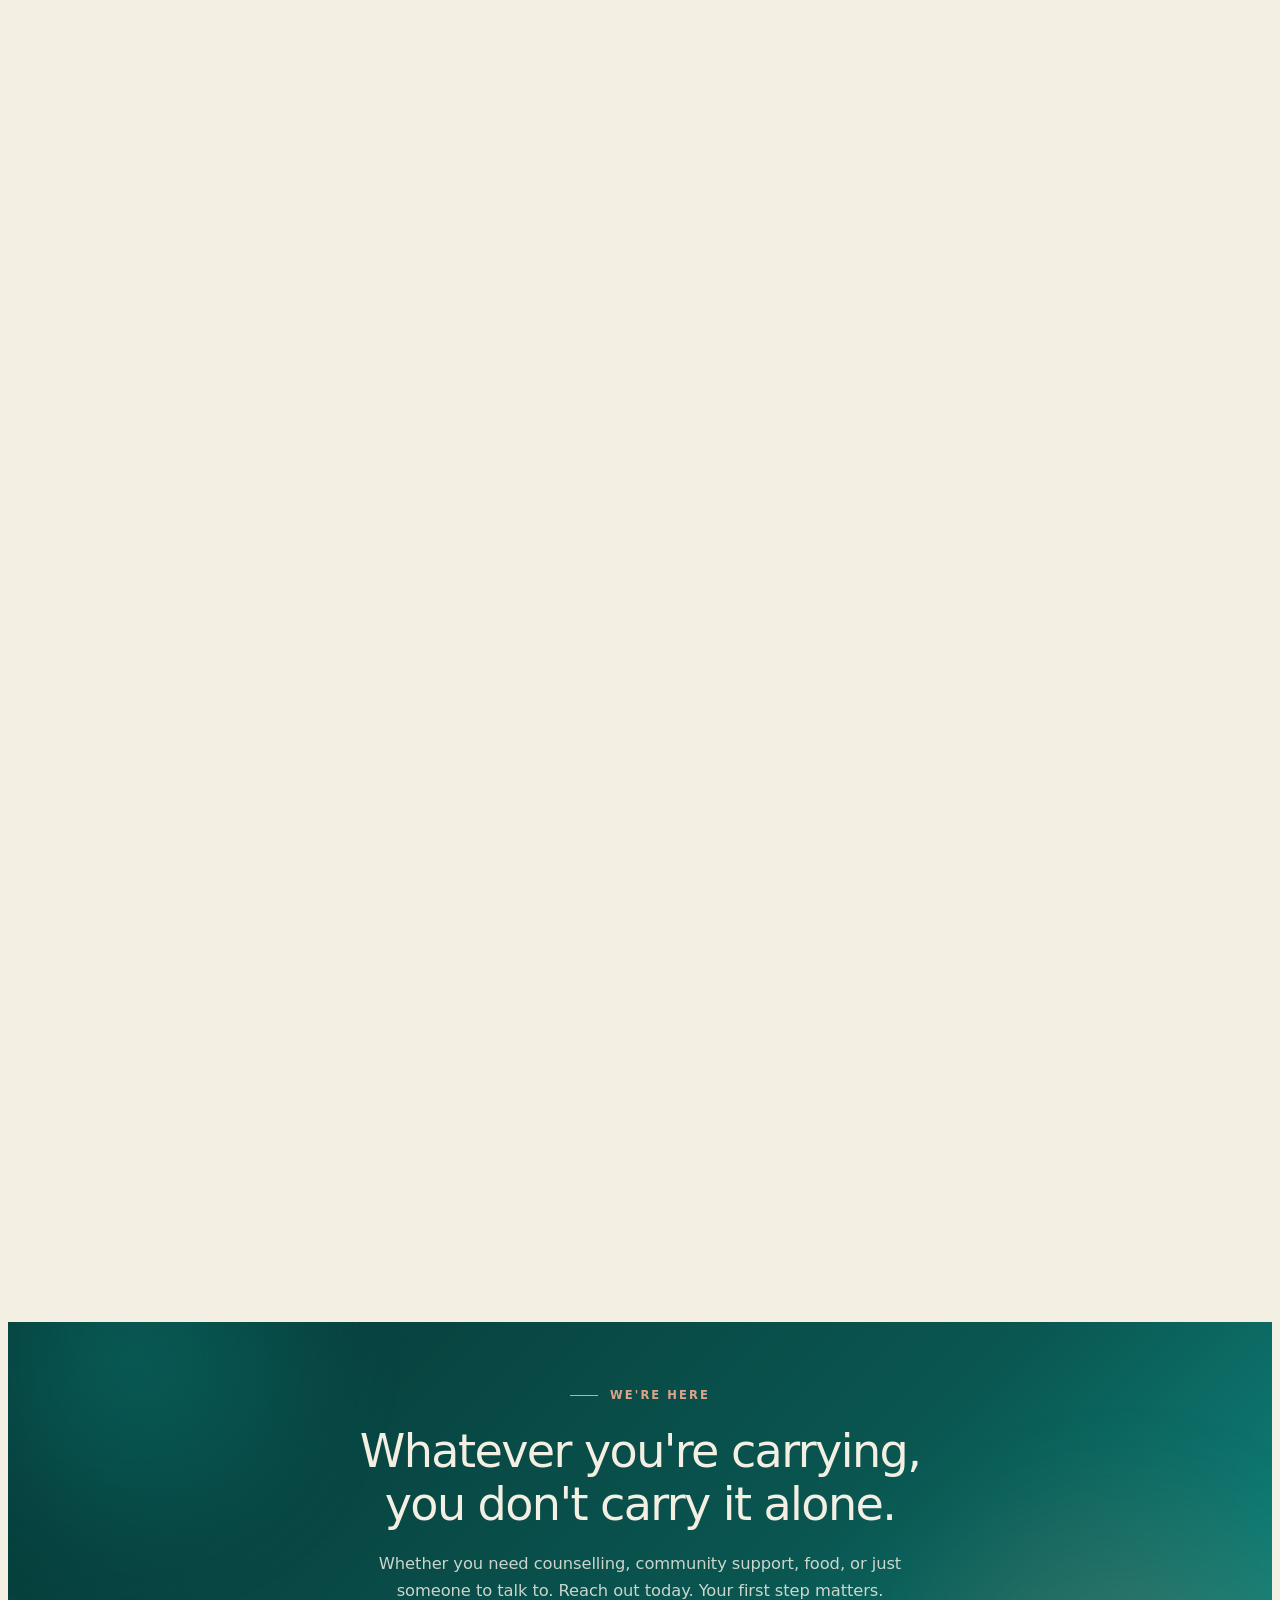
==== commit b1861155: "Add BetterHelp feedback across main pages" ====
--- a/__wix_source_collect.html
+++ b/__wix_source_collect.html
@@ -6,7 +6,7 @@
   <title>Floating Counselling Community translation source</title>
   <script>
     const floatingOrigin = new URL('/', window.location.href).toString();
-    const floatingVersion = '20260606-04';
+    const floatingVersion = '20260606-05';
     const floatingUrl = (path) => new URL(`${path}?v=${floatingVersion}`, floatingOrigin).toString();
 
     window.FloatingHomeManifest = {
@@ -28,9 +28,9 @@
       }
     };
   </script>
-  <script defer src="/wix-floating-home-runtime.js?v=20260606-04"></script>
+  <script defer src="/wix-floating-home-runtime.js?v=20260606-05"></script>
 </head>
 <body>
-  <floating-home data-floating-build="20260606-04" data-floating-asset-base="/" data-floating-page="home"></floating-home>
+  <floating-home data-floating-build="20260606-05" data-floating-asset-base="/" data-floating-page="home"></floating-home>
 </body>
 </html>
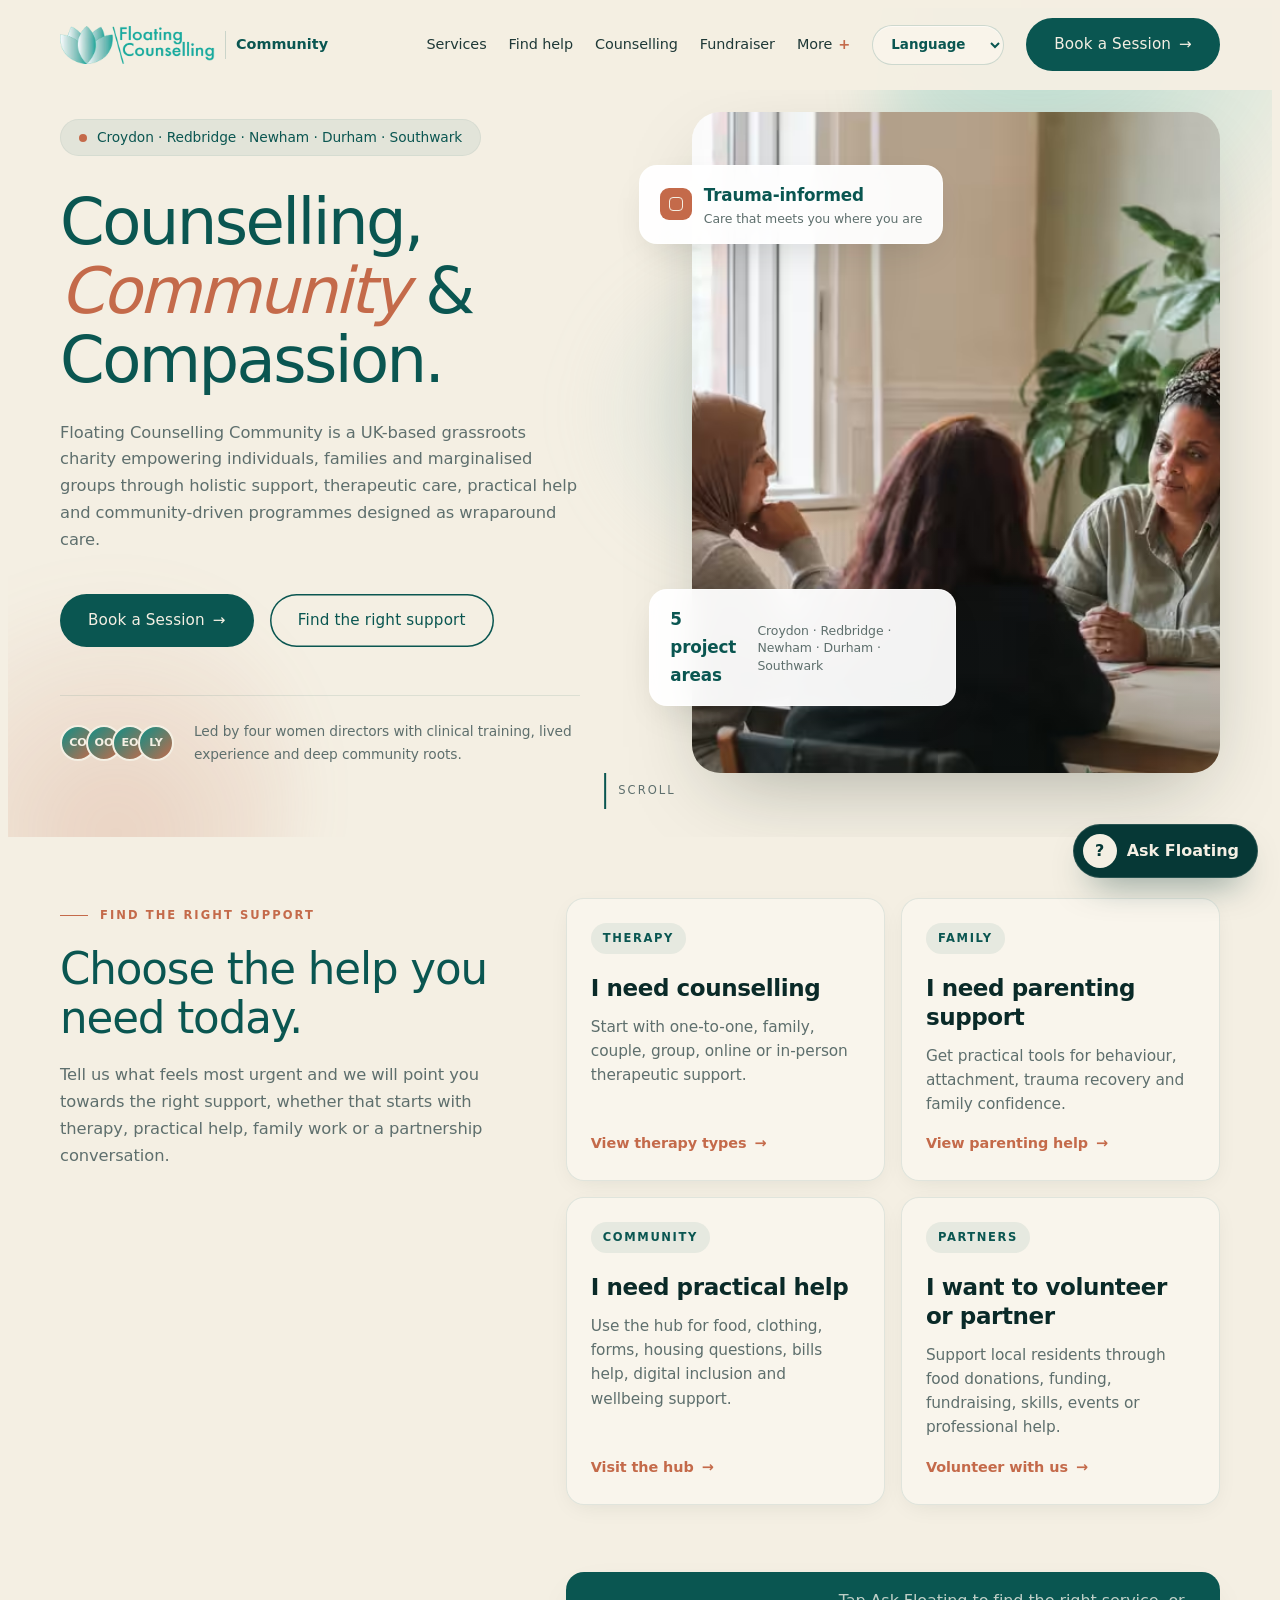
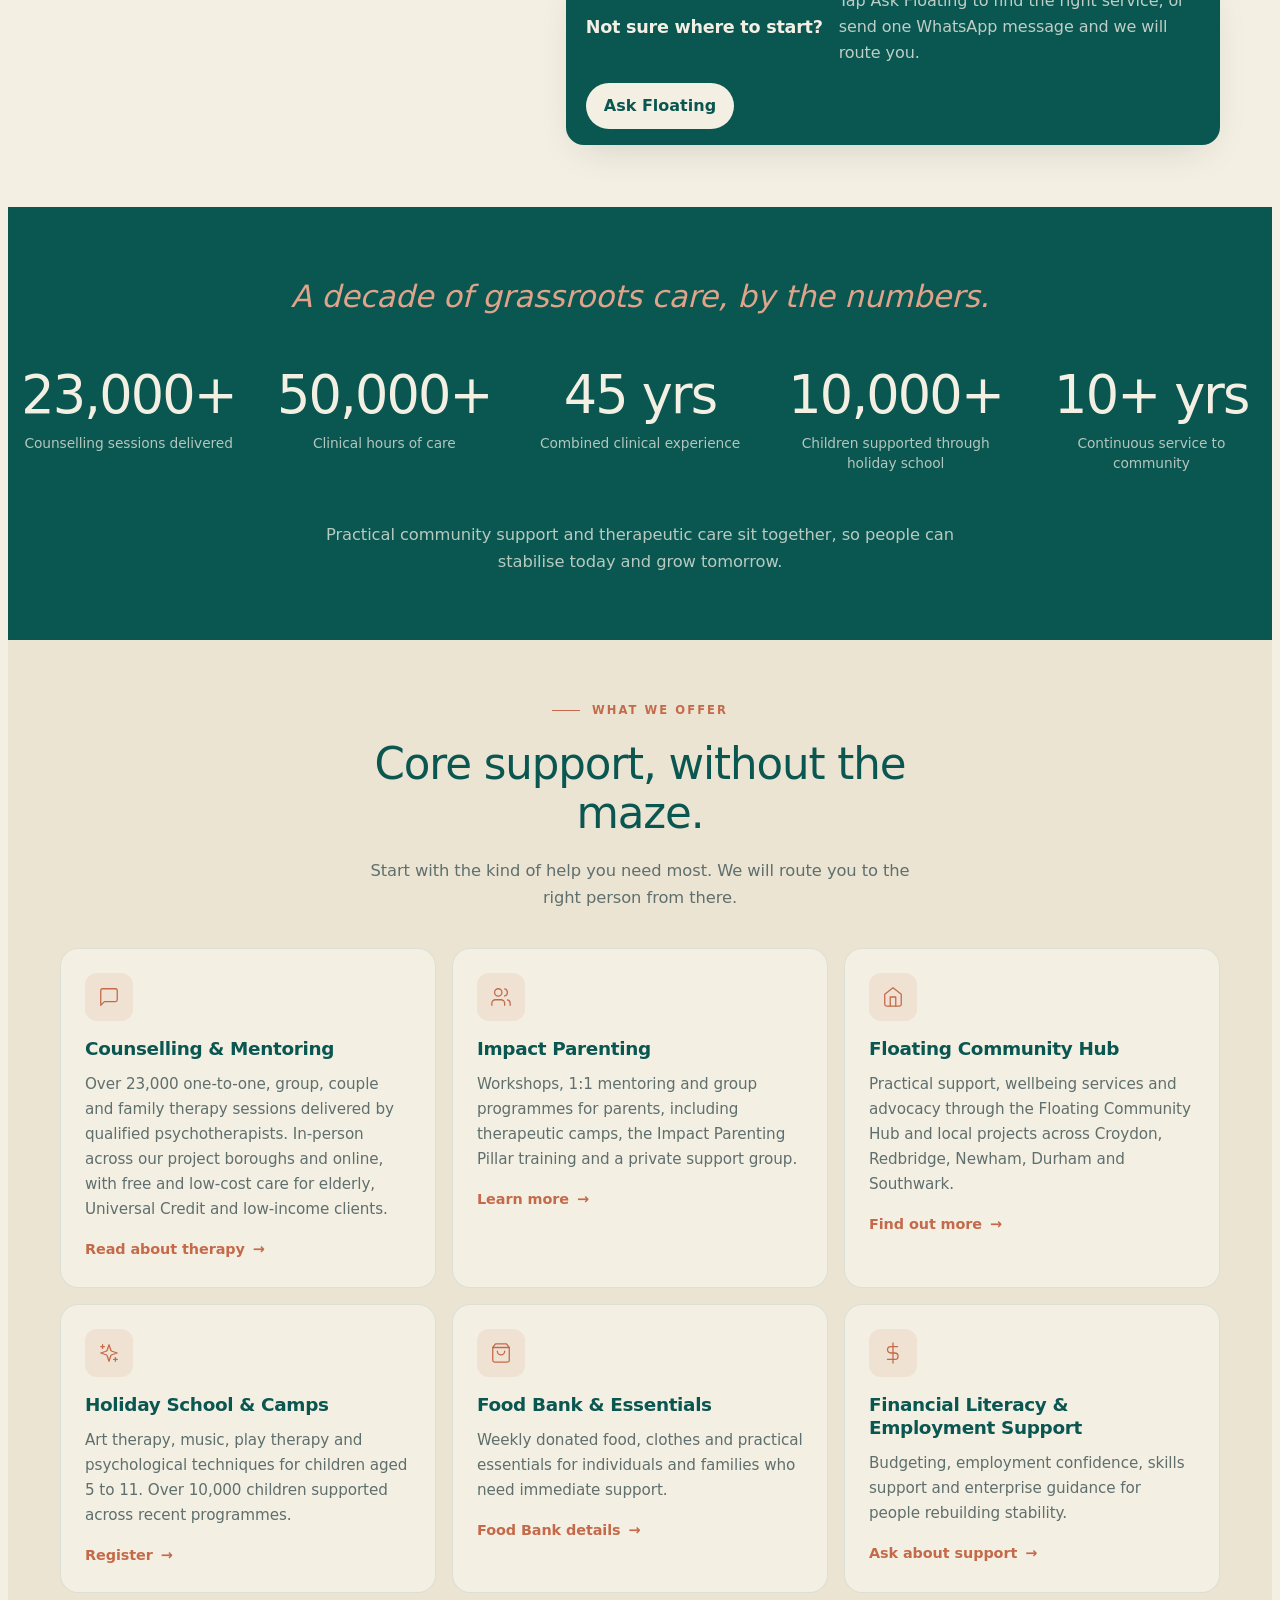
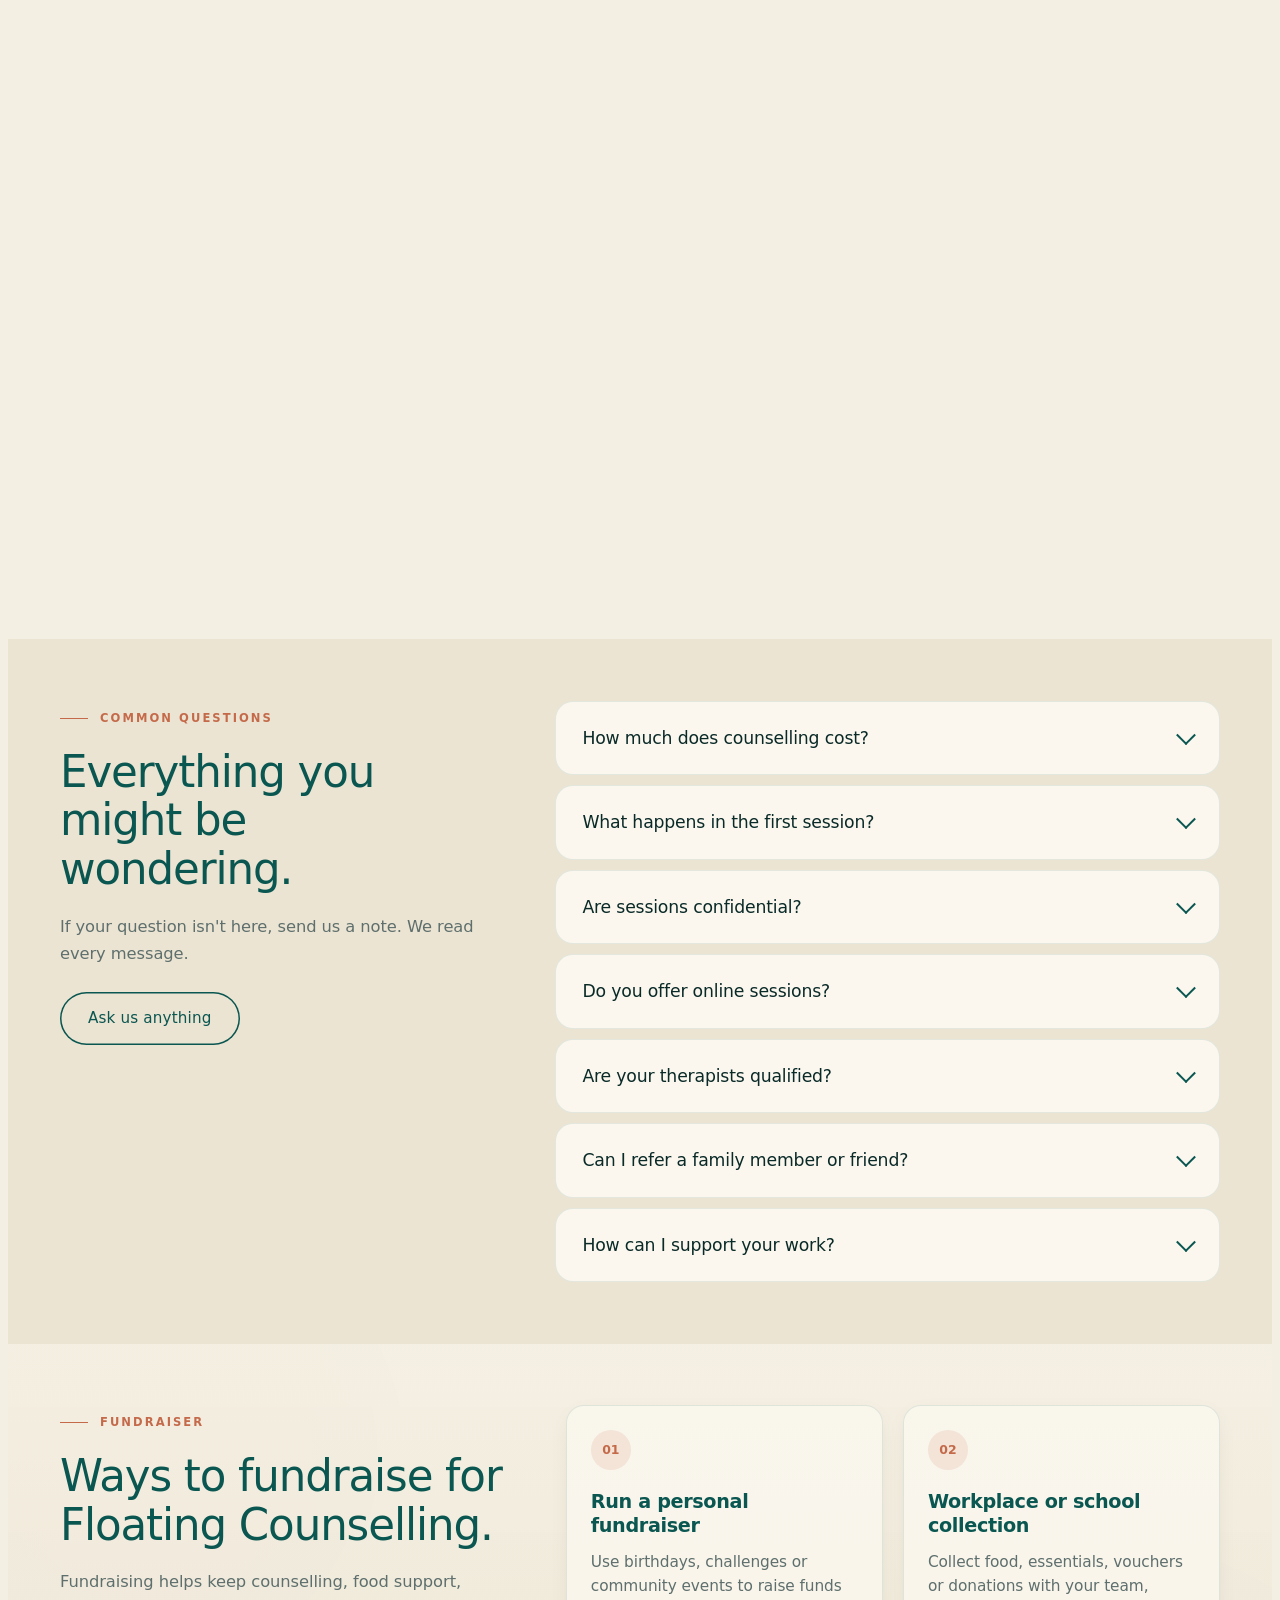
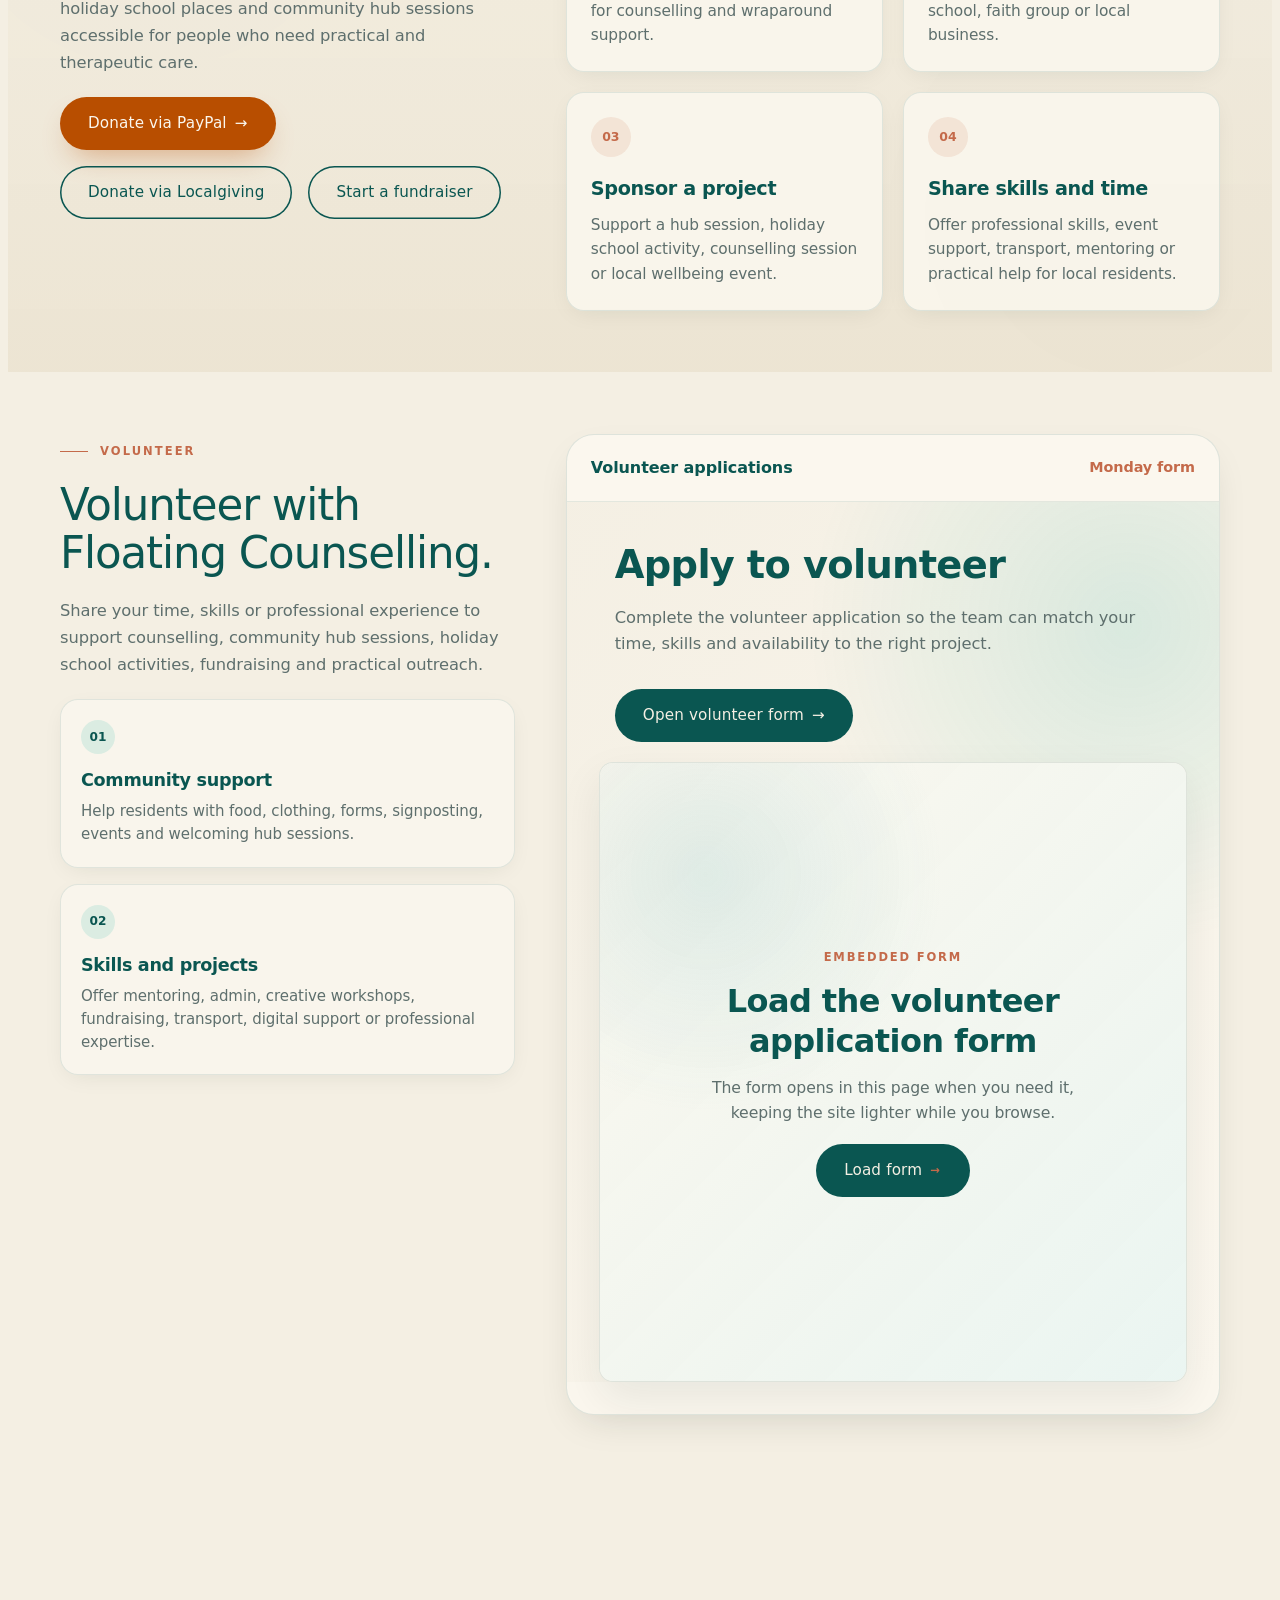
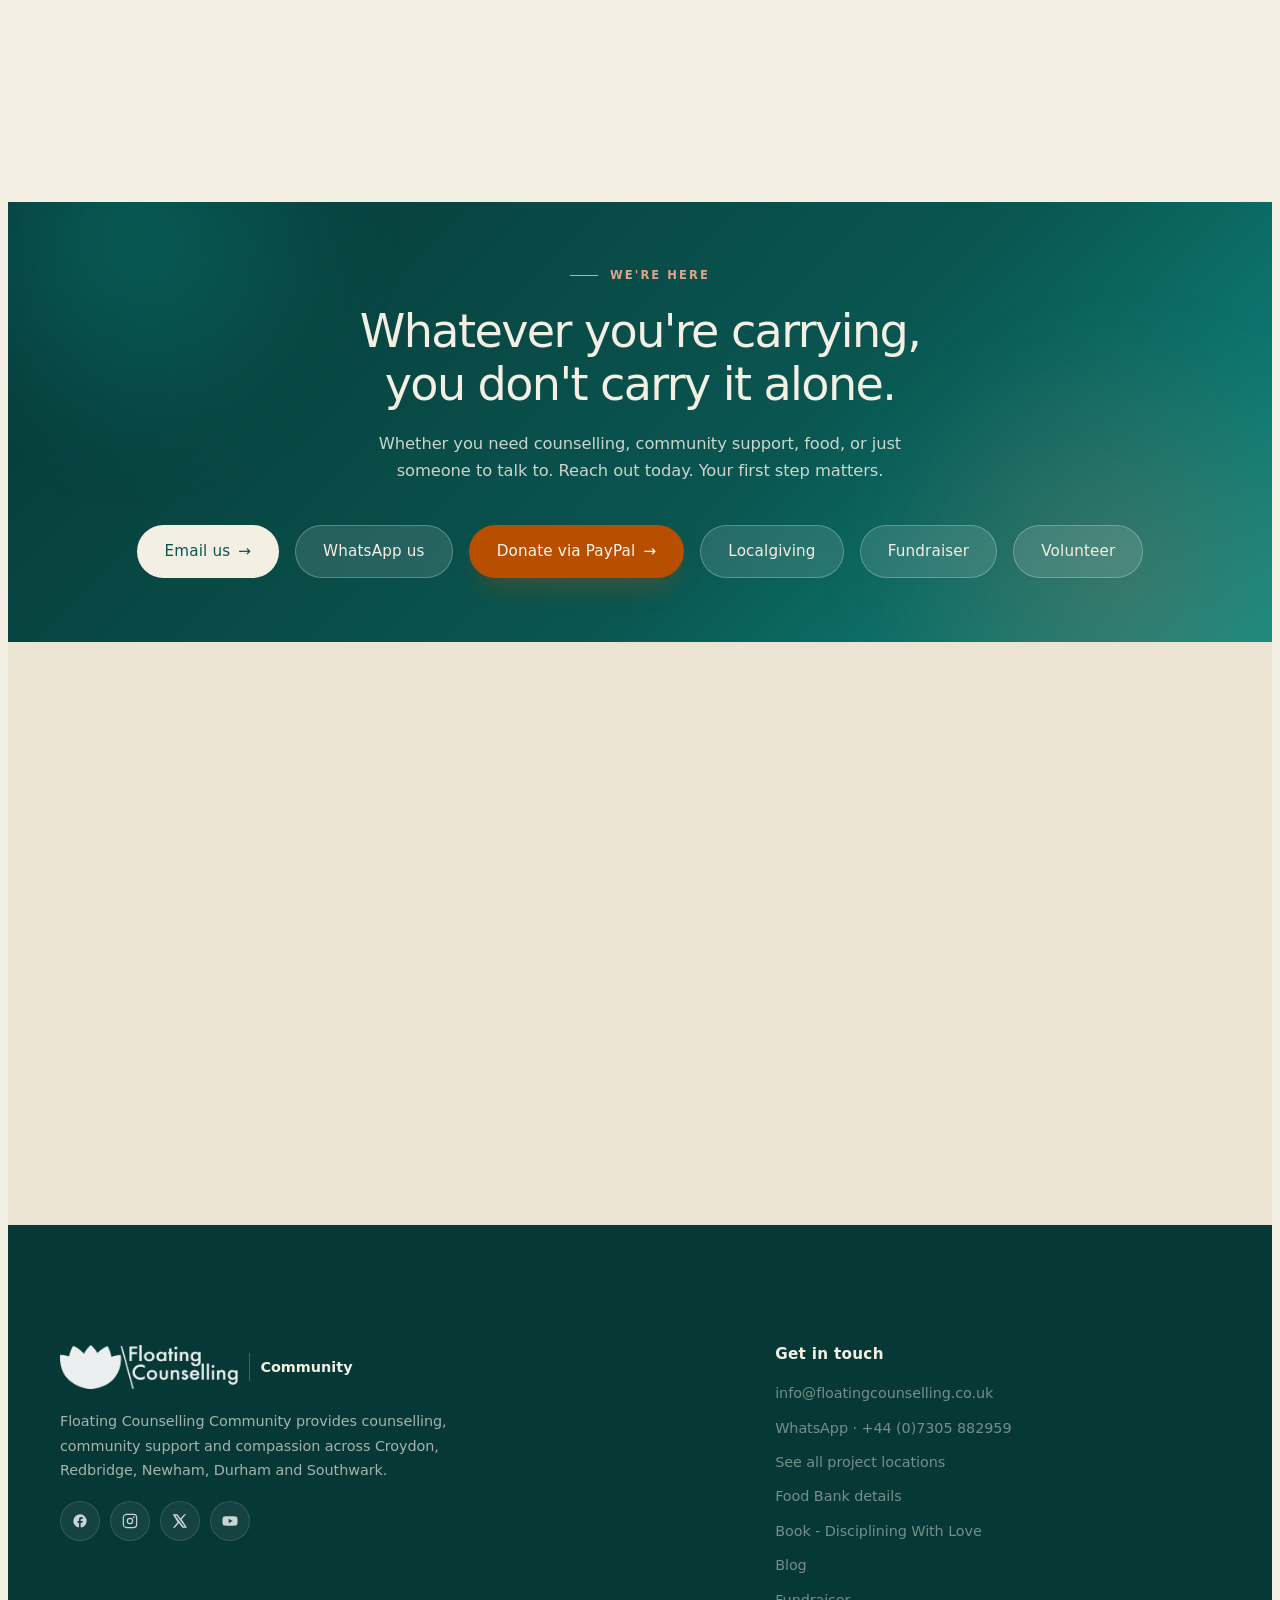
==== commit 2a3049ad: "Consolidate hub location details" ====
--- a/__wix_source_collect.html
+++ b/__wix_source_collect.html
@@ -6,7 +6,7 @@
   <title>Floating Counselling Community translation source</title>
   <script>
     const floatingOrigin = new URL('/', window.location.href).toString();
-    const floatingVersion = '20260606-05';
+    const floatingVersion = '20260607-01';
     const floatingUrl = (path) => new URL(`${path}?v=${floatingVersion}`, floatingOrigin).toString();
 
     window.FloatingHomeManifest = {
@@ -28,9 +28,9 @@
       }
     };
   </script>
-  <script defer src="/wix-floating-home-runtime.js?v=20260606-05"></script>
+  <script defer src="/wix-floating-home-runtime.js?v=20260607-01"></script>
 </head>
 <body>
-  <floating-home data-floating-build="20260606-05" data-floating-asset-base="/" data-floating-page="home"></floating-home>
+  <floating-home data-floating-build="20260607-01" data-floating-asset-base="/" data-floating-page="home"></floating-home>
 </body>
 </html>
